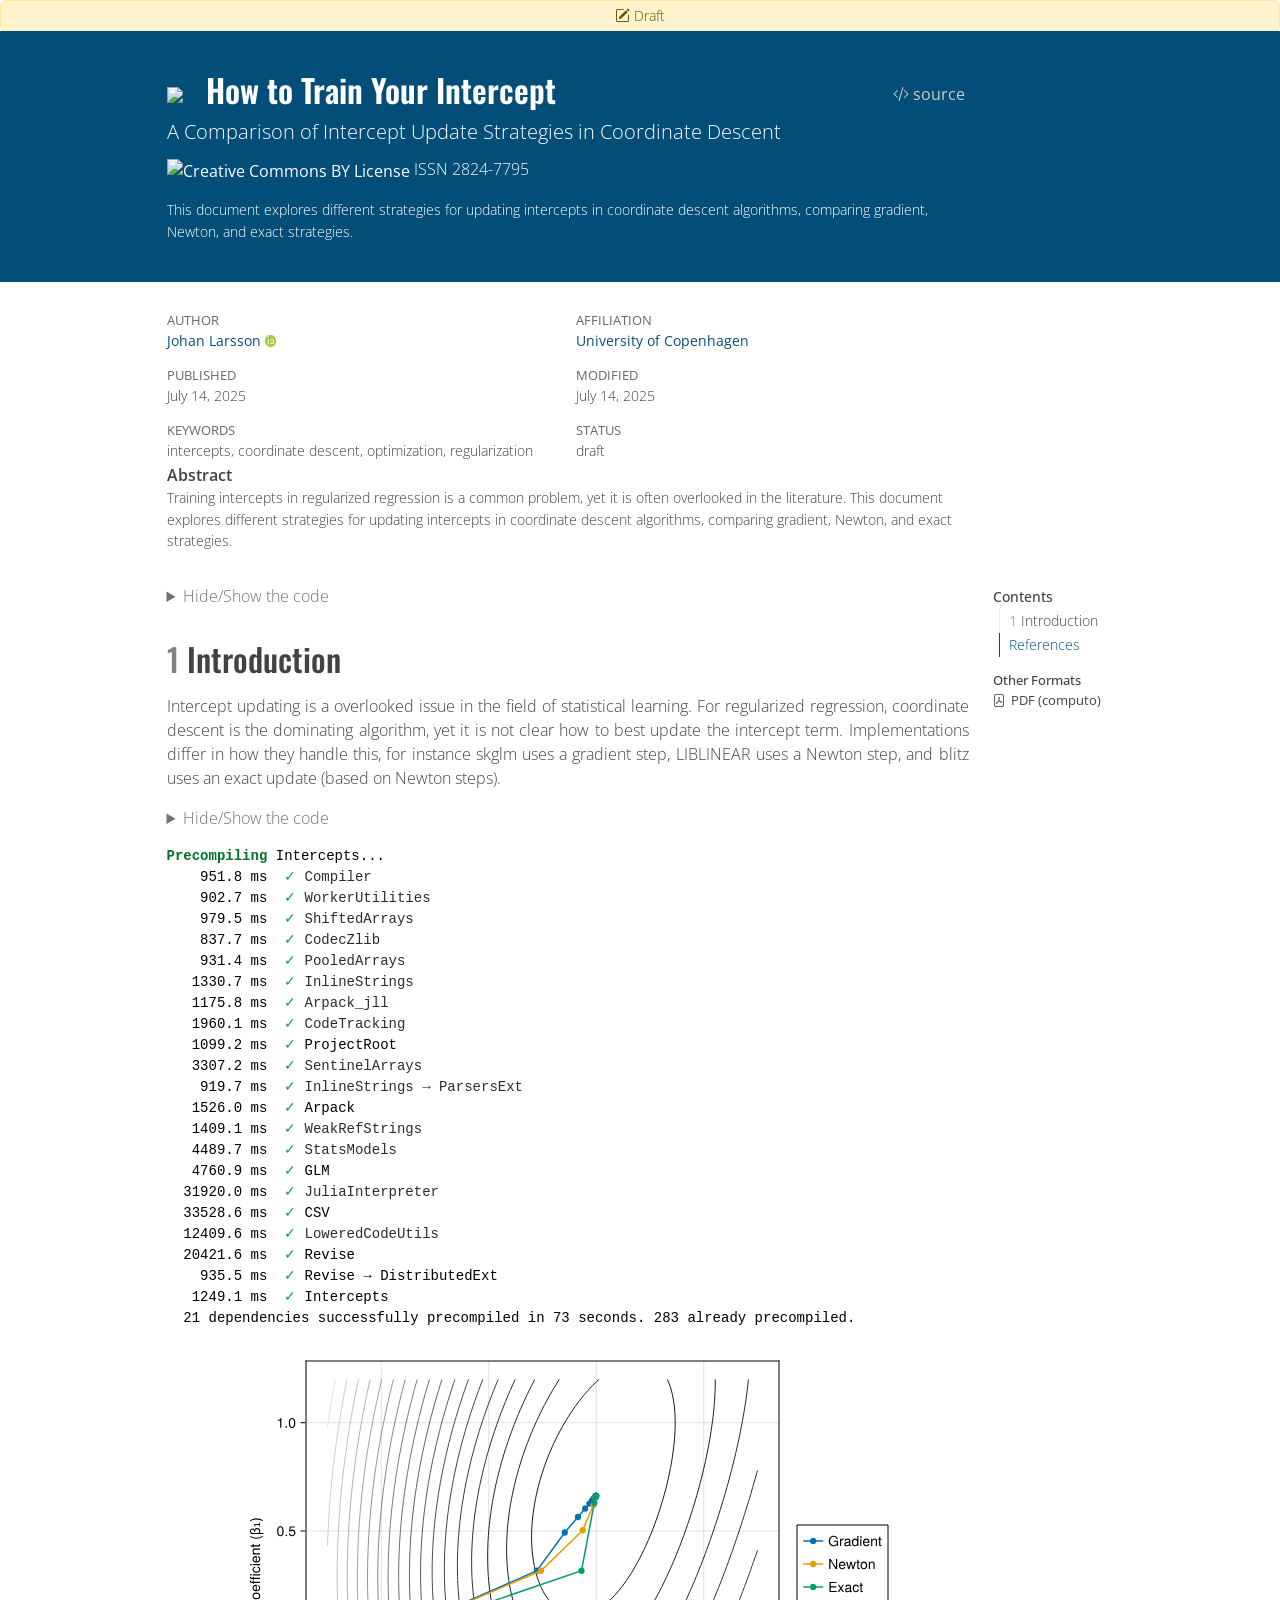
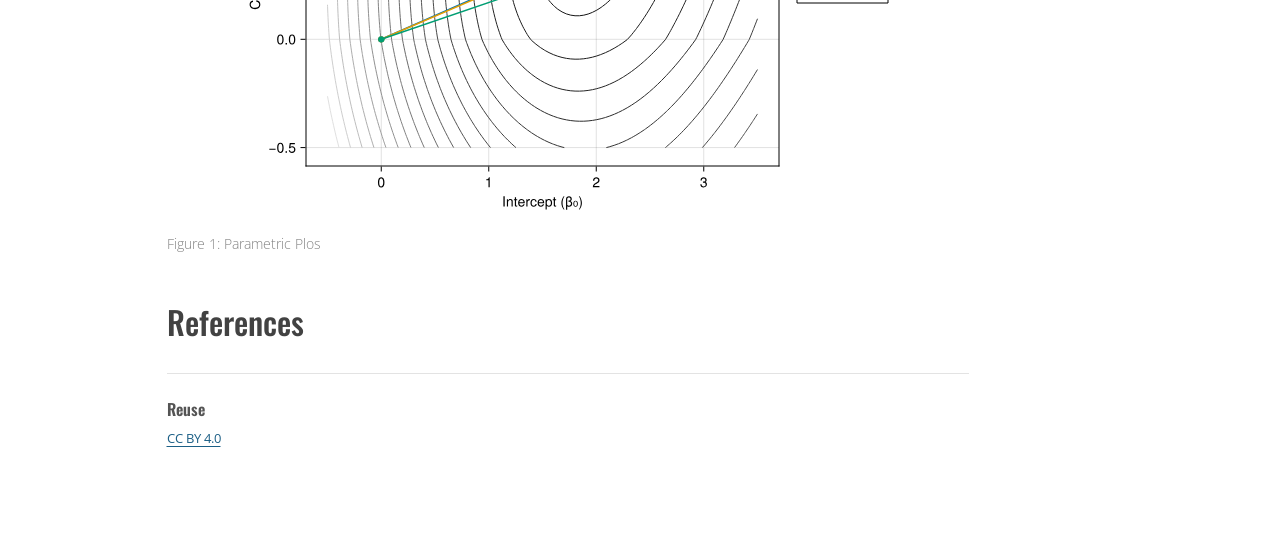
==== intercepts.html @ a5d3935c "Built site for gh-pages" ====
<!DOCTYPE html>
<html xmlns="http://www.w3.org/1999/xhtml" lang="en" xml:lang="en"><head>

<meta charset="utf-8">
<meta name="generator" content="quarto-1.8.16">

<meta name="viewport" content="width=device-width, initial-scale=1.0, user-scalable=yes">

<meta name="author" content="Johan Larsson">
<meta name="dcterms.date" content="2025-07-14">
<meta name="keywords" content="intercepts, coordinate descent, optimization, regularization">
<meta name="description" content="This document explores different strategies for updating intercepts in coordinate descent algorithms, comparing gradient, Newton, and exact strategies.">

<title>How to Train Your Intercept</title>
<style>
code{white-space: pre-wrap;}
span.smallcaps{font-variant: small-caps;}
div.columns{display: flex; gap: min(4vw, 1.5em);}
div.column{flex: auto; overflow-x: auto;}
div.hanging-indent{margin-left: 1.5em; text-indent: -1.5em;}
ul.task-list{list-style: none;}
ul.task-list li input[type="checkbox"] {
  width: 0.8em;
  margin: 0 0.8em 0.2em -1em; /* quarto-specific, see https://github.com/quarto-dev/quarto-cli/issues/4556 */ 
  vertical-align: middle;
}
/* CSS for syntax highlighting */
html { -webkit-text-size-adjust: 100%; }
pre > code.sourceCode { white-space: pre; position: relative; }
pre > code.sourceCode > span { display: inline-block; line-height: 1.25; }
pre > code.sourceCode > span:empty { height: 1.2em; }
.sourceCode { overflow: visible; }
code.sourceCode > span { color: inherit; text-decoration: inherit; }
div.sourceCode { margin: 1em 0; }
pre.sourceCode { margin: 0; }
@media screen {
div.sourceCode { overflow: auto; }
}
@media print {
pre > code.sourceCode { white-space: pre-wrap; }
pre > code.sourceCode > span { text-indent: -5em; padding-left: 5em; }
}
pre.numberSource code
  { counter-reset: source-line 0; }
pre.numberSource code > span
  { position: relative; left: -4em; counter-increment: source-line; }
pre.numberSource code > span > a:first-child::before
  { content: counter(source-line);
    position: relative; left: -1em; text-align: right; vertical-align: baseline;
    border: none; display: inline-block;
    -webkit-touch-callout: none; -webkit-user-select: none;
    -khtml-user-select: none; -moz-user-select: none;
    -ms-user-select: none; user-select: none;
    padding: 0 4px; width: 4em;
  }
pre.numberSource { margin-left: 3em;  padding-left: 4px; }
div.sourceCode
  {   }
@media screen {
pre > code.sourceCode > span > a:first-child::before { text-decoration: underline; }
}
/* CSS for citations */
div.csl-bib-body { }
div.csl-entry {
  clear: both;
}
.hanging-indent div.csl-entry {
  margin-left:2em;
  text-indent:-2em;
}
div.csl-left-margin {
  min-width:2em;
  float:left;
}
div.csl-right-inline {
  margin-left:2em;
  padding-left:1em;
}
div.csl-indent {
  margin-left: 2em;
}</style>


<script src="intercepts_files/libs/clipboard/clipboard.min.js"></script>
<script src="intercepts_files/libs/quarto-html/quarto.js" type="module"></script>
<script src="intercepts_files/libs/quarto-html/tabsets/tabsets.js" type="module"></script>
<script src="intercepts_files/libs/quarto-html/axe/axe-check.js" type="module"></script>
<script src="intercepts_files/libs/quarto-html/popper.min.js"></script>
<script src="intercepts_files/libs/quarto-html/tippy.umd.min.js"></script>
<script src="intercepts_files/libs/quarto-html/anchor.min.js"></script>
<link href="intercepts_files/libs/quarto-html/tippy.css" rel="stylesheet">
<link href="intercepts_files/libs/quarto-html/quarto-syntax-highlighting-48a67b8a3f4081896fa7798b81e7b76c.css" rel="stylesheet" id="quarto-text-highlighting-styles">
<script src="intercepts_files/libs/bootstrap/bootstrap.min.js"></script>
<link href="intercepts_files/libs/bootstrap/bootstrap-icons.css" rel="stylesheet">
<link href="intercepts_files/libs/bootstrap/bootstrap-320991a77a9b59430931c04b4b87aa95.min.css" rel="stylesheet" append-hash="true" id="quarto-bootstrap" data-mode="light">
<script src="intercepts_files/libs/quarto-contrib/pseudocode-2.4.1/pseudocode.min.js"></script>
<link href="intercepts_files/libs/quarto-contrib/pseudocode-2.4.1/pseudocode.min.css" rel="stylesheet">
<style>

      .quarto-title-block .quarto-title-banner h1,
      .quarto-title-block .quarto-title-banner h2,
      .quarto-title-block .quarto-title-banner h3,
      .quarto-title-block .quarto-title-banner h4,
      .quarto-title-block .quarto-title-banner h5,
      .quarto-title-block .quarto-title-banner h6
      {
        color: #FFFFFF;
      }

      .quarto-title-block .quarto-title-banner {
        color: #FFFFFF;
background: #034E79;
      }
</style>
<meta name="quarto:status" content="draft">


</head>

<body class="quarto-light"><div id="quarto-draft-alert" class="alert alert-warning"><i class="bi bi-pencil-square"></i>Draft</div>

<header id="title-block-header" class="quarto-title-block default page-columns page-full">
  
  <div class="quarto-title-banner page-columns page-full">
    <div class="quarto-title column-body">
      <div class="quarto-title-block"><div><h1 class="title"><a href="https://computo-journal.org">
        <img src="logo_notext_white.png" height="60px">
      </a> &nbsp; How to Train Your Intercept</h1><button type="button" class="btn code-tools-button" id="quarto-code-tools-source"><i class="bi"></i> source</button></div></div>
            <p class="subtitle lead">A Comparison of Intercept Update Strategies in Coordinate Descent</p>
            <p><a href="http://creativecommons.org/licenses/by/4.0/"><img src="https://i.creativecommons.org/l/by/4.0/80x15.png" alt="Creative Commons BY License"></a>
ISSN 2824-7795</p>
            <div>
        <div class="description">
          <p>This document explores different strategies for updating intercepts in coordinate descent algorithms, comparing gradient, Newton, and exact strategies.</p>
        </div>
      </div>
                </div>
  </div>
    
    <div class="quarto-title-meta-author">
      <div class="quarto-title-meta-heading">Author</div>
      <div class="quarto-title-meta-heading">Affiliation</div>
          
          <div class="quarto-title-meta-contents">
        <a href="https://jolars.co">Johan Larsson</a> <a href="https://orcid.org/0000-0000-0000-0000" class="quarto-title-author-orcid"> <img src="[data-uri]"></a>
      </div>
          
          <div class="quarto-title-meta-contents">
              <p class="affiliation">
                  <a href="https://someplace.themoon.org">
                  University of Copenhagen
                  </a>
                </p>
            </div>
        </div>
                    
  <div class="quarto-title-meta">
                                
      <div>
      <div class="quarto-title-meta-heading">Published</div>
      <div class="quarto-title-meta-contents">
        <p class="date">July 14, 2025</p>
      </div>
    </div>
                                    
      <div>
      <div class="quarto-title-meta-heading">Modified</div>
      <div class="quarto-title-meta-contents">
        <p class="date-modified">July 14, 2025</p>
      </div>
    </div>
      
                  
      <div>
      <div class="quarto-title-meta-heading">Keywords</div>
      <div class="quarto-title-meta-contents">
        <p class="date">intercepts, coordinate descent, optimization, regularization</p>
      </div>
    </div>
    
    <div>
      <div class="quarto-title-meta-heading">Status</div>
      <div class="quarto-title-meta-contents">
              <p class="date">draft</p>
                  </div>
    </div>

  </div>
                                                
  <div>
    <div class="abstract">
    <div class="abstract-title">Abstract</div>
      <p>Training intercepts in regularized regression is a common problem, yet it is often overlooked in the literature. This document explores different strategies for updating intercepts in coordinate descent algorithms, comparing gradient, Newton, and exact strategies.</p>
    </div>
  </div>

  </header><div id="quarto-content" class="page-columns page-rows-contents page-layout-article">
<div id="quarto-margin-sidebar" class="sidebar margin-sidebar">
  <nav id="TOC" role="doc-toc" class="toc-active">
    <h2 id="toc-title">Contents</h2>
   
  <ul>
  <li><a href="#introduction" id="toc-introduction" class="nav-link active" data-scroll-target="#introduction"><span class="header-section-number">1</span> Introduction</a></li>
  <li><a href="#references" id="toc-references" class="nav-link" data-scroll-target="#references">References</a></li>
  </ul>
<div class="quarto-alternate-formats"><h2>Other Formats</h2><ul><li><a href="intercepts.pdf"><i class="bi bi-file-pdf"></i>PDF (computo)</a></li></ul></div></nav>
</div>
<main class="content quarto-banner-title-block" id="quarto-document-content">




<div id="setup" class="cell" data-execution_count="1">
<details class="code-fold">
<summary>Hide/Show the code</summary>
<div class="code-copy-outer-scaffold"><div class="sourceCode cell-code" id="cb1"><pre class="sourceCode julia code-with-copy"><code class="sourceCode julia"><span id="cb1-1"><a href="#cb1-1" aria-hidden="true" tabindex="-1"></a><span class="im">using</span> <span class="bu">CairoMakie</span></span>
<span id="cb1-2"><a href="#cb1-2" aria-hidden="true" tabindex="-1"></a><span class="im">using</span> <span class="bu">Random</span></span>
<span id="cb1-3"><a href="#cb1-3" aria-hidden="true" tabindex="-1"></a></span>
<span id="cb1-4"><a href="#cb1-4" aria-hidden="true" tabindex="-1"></a><span class="bu">Random</span>.<span class="fu">seed!</span>(<span class="fl">14</span>)</span></code></pre></div><button title="Copy to Clipboard" class="code-copy-button"><i class="bi"></i></button></div>
</details>
</div>
<section id="introduction" class="level1" data-number="1">
<h1 data-number="1"><span class="header-section-number">1</span> Introduction</h1>
<p>Intercept updating is a overlooked issue in the field of statistical learning. For regularized regression, coordinate descent is the dominating algorithm, yet it is not clear how to best update the intercept term. Implementations differ in how they handle this, for instance skglm uses a gradient step, LIBLINEAR uses a Newton step, and blitz uses an exact update (based on Newton steps).</p>
<div id="cell-fig-parametric" class="cell" data-fig-show="true" data-execution_count="1">
<details class="code-fold">
<summary>Hide/Show the code</summary>
<div class="code-copy-outer-scaffold"><div class="sourceCode cell-code" id="cb2"><pre class="sourceCode julia code-with-copy"><code class="sourceCode julia"><span id="cb2-1"><a href="#cb2-1" aria-hidden="true" tabindex="-1"></a><span class="im">using</span> <span class="bu">Intercepts</span></span>
<span id="cb2-2"><a href="#cb2-2" aria-hidden="true" tabindex="-1"></a><span class="im">using</span> <span class="bu">GLM</span></span>
<span id="cb2-3"><a href="#cb2-3" aria-hidden="true" tabindex="-1"></a><span class="im">using</span> <span class="bu">LinearAlgebra</span></span>
<span id="cb2-4"><a href="#cb2-4" aria-hidden="true" tabindex="-1"></a></span>
<span id="cb2-5"><a href="#cb2-5" aria-hidden="true" tabindex="-1"></a><span class="bu">Random</span>.<span class="fu">seed!</span>(<span class="fl">134</span>)</span>
<span id="cb2-6"><a href="#cb2-6" aria-hidden="true" tabindex="-1"></a>n <span class="op">=</span> <span class="fl">100</span></span>
<span id="cb2-7"><a href="#cb2-7" aria-hidden="true" tabindex="-1"></a>p <span class="op">=</span> <span class="fl">1</span></span>
<span id="cb2-8"><a href="#cb2-8" aria-hidden="true" tabindex="-1"></a>k <span class="op">=</span> <span class="fl">10</span></span>
<span id="cb2-9"><a href="#cb2-9" aria-hidden="true" tabindex="-1"></a>μ<span class="fl">0</span> <span class="op">=</span> <span class="fl">0.9</span></span>
<span id="cb2-10"><a href="#cb2-10" aria-hidden="true" tabindex="-1"></a></span>
<span id="cb2-11"><a href="#cb2-11" aria-hidden="true" tabindex="-1"></a>X, y <span class="op">=</span> <span class="fu">generatedata</span>(</span>
<span id="cb2-12"><a href="#cb2-12" aria-hidden="true" tabindex="-1"></a>  n, p; response<span class="op">=:</span>binomial, μ<span class="fl">0</span><span class="op">=</span>μ<span class="fl">0</span>, x_type<span class="op">=:</span>normal, x_density<span class="op">=</span><span class="fl">0.9</span>, ρ<span class="op">=</span><span class="fl">0.99</span>, s<span class="op">=</span>k, amplitude<span class="op">=</span><span class="fl">1</span>,</span>
<span id="cb2-13"><a href="#cb2-13" aria-hidden="true" tabindex="-1"></a>)</span>
<span id="cb2-14"><a href="#cb2-14" aria-hidden="true" tabindex="-1"></a></span>
<span id="cb2-15"><a href="#cb2-15" aria-hidden="true" tabindex="-1"></a>strategies <span class="op">=</span> [</span>
<span id="cb2-16"><a href="#cb2-16" aria-hidden="true" tabindex="-1"></a>  (strategy<span class="op">=</span><span class="fu">GradientStrategy</span>(), name<span class="op">=</span><span class="st">"Gradient"</span>),</span>
<span id="cb2-17"><a href="#cb2-17" aria-hidden="true" tabindex="-1"></a>  (strategy<span class="op">=</span><span class="fu">NewtonStrategy</span>(), name<span class="op">=</span><span class="st">"Newton"</span>),</span>
<span id="cb2-18"><a href="#cb2-18" aria-hidden="true" tabindex="-1"></a>  (strategy<span class="op">=</span><span class="fu">ExactStrategy</span>(), name<span class="op">=</span><span class="st">"Exact"</span>)</span>
<span id="cb2-19"><a href="#cb2-19" aria-hidden="true" tabindex="-1"></a>]</span>
<span id="cb2-20"><a href="#cb2-20" aria-hidden="true" tabindex="-1"></a></span>
<span id="cb2-21"><a href="#cb2-21" aria-hidden="true" tabindex="-1"></a>reg <span class="op">=</span> <span class="fl">0.2</span></span>
<span id="cb2-22"><a href="#cb2-22" aria-hidden="true" tabindex="-1"></a></span>
<span id="cb2-23"><a href="#cb2-23" aria-hidden="true" tabindex="-1"></a>results <span class="op">=</span> [</span>
<span id="cb2-24"><a href="#cb2-24" aria-hidden="true" tabindex="-1"></a>  <span class="fu">cdsolver</span>(</span>
<span id="cb2-25"><a href="#cb2-25" aria-hidden="true" tabindex="-1"></a>    X,</span>
<span id="cb2-26"><a href="#cb2-26" aria-hidden="true" tabindex="-1"></a>    y,</span>
<span id="cb2-27"><a href="#cb2-27" aria-hidden="true" tabindex="-1"></a>    reg,</span>
<span id="cb2-28"><a href="#cb2-28" aria-hidden="true" tabindex="-1"></a>    lossfun<span class="op">=</span><span class="fu">Logistic</span>(),</span>
<span id="cb2-29"><a href="#cb2-29" aria-hidden="true" tabindex="-1"></a>    intercept_strategy<span class="op">=</span>s.strategy,</span>
<span id="cb2-30"><a href="#cb2-30" aria-hidden="true" tabindex="-1"></a>    save_history<span class="op">=</span><span class="cn">true</span>,</span>
<span id="cb2-31"><a href="#cb2-31" aria-hidden="true" tabindex="-1"></a>  ) for s <span class="kw">in</span> strategies</span>
<span id="cb2-32"><a href="#cb2-32" aria-hidden="true" tabindex="-1"></a>]</span>
<span id="cb2-33"><a href="#cb2-33" aria-hidden="true" tabindex="-1"></a></span>
<span id="cb2-34"><a href="#cb2-34" aria-hidden="true" tabindex="-1"></a>λ <span class="op">=</span> results[<span class="fl">1</span>].λ</span>
<span id="cb2-35"><a href="#cb2-35" aria-hidden="true" tabindex="-1"></a></span>
<span id="cb2-36"><a href="#cb2-36" aria-hidden="true" tabindex="-1"></a>β<span class="fl">0</span> <span class="op">=</span> <span class="fu">range</span>(<span class="op">-</span><span class="fl">0.5</span>, <span class="fl">3.5</span>, length<span class="op">=</span><span class="fl">100</span>)</span>
<span id="cb2-37"><a href="#cb2-37" aria-hidden="true" tabindex="-1"></a>β <span class="op">=</span> <span class="fu">range</span>(<span class="op">-</span><span class="fl">0.5</span>, <span class="fl">1.2</span>, length<span class="op">=</span><span class="fl">100</span>)</span>
<span id="cb2-38"><a href="#cb2-38" aria-hidden="true" tabindex="-1"></a>grid <span class="op">=</span> [(b0, b) for b0 <span class="kw">in</span> β<span class="fl">0</span>, b <span class="kw">in</span> β]</span>
<span id="cb2-39"><a href="#cb2-39" aria-hidden="true" tabindex="-1"></a></span>
<span id="cb2-40"><a href="#cb2-40" aria-hidden="true" tabindex="-1"></a>primal_values <span class="op">=</span> <span class="fu">zeros</span>(<span class="fu">size</span>(grid))</span>
<span id="cb2-41"><a href="#cb2-41" aria-hidden="true" tabindex="-1"></a></span>
<span id="cb2-42"><a href="#cb2-42" aria-hidden="true" tabindex="-1"></a><span class="cf">for</span> (i, (b0, b)) <span class="kw">in</span> <span class="fu">enumerate</span>(grid)</span>
<span id="cb2-43"><a href="#cb2-43" aria-hidden="true" tabindex="-1"></a>  η <span class="op">=</span> b0 <span class="op">.+</span> X[<span class="op">:</span>, <span class="fl">1</span>] <span class="op">*</span> b</span>
<span id="cb2-44"><a href="#cb2-44" aria-hidden="true" tabindex="-1"></a>  primal_values[i] <span class="op">=</span> <span class="fu">loss</span>(<span class="fu">Logistic</span>(), η, y) <span class="op">+</span> λ <span class="op">*</span> <span class="fu">abs</span>(b)</span>
<span id="cb2-45"><a href="#cb2-45" aria-hidden="true" tabindex="-1"></a><span class="cf">end</span></span>
<span id="cb2-46"><a href="#cb2-46" aria-hidden="true" tabindex="-1"></a></span>
<span id="cb2-47"><a href="#cb2-47" aria-hidden="true" tabindex="-1"></a>fig <span class="op">=</span> <span class="fu">Figure</span>()</span>
<span id="cb2-48"><a href="#cb2-48" aria-hidden="true" tabindex="-1"></a>ax <span class="op">=</span> <span class="fu">Axis</span>(</span>
<span id="cb2-49"><a href="#cb2-49" aria-hidden="true" tabindex="-1"></a>  fig[<span class="fl">1</span>, <span class="fl">1</span>],</span>
<span id="cb2-50"><a href="#cb2-50" aria-hidden="true" tabindex="-1"></a>  xlabel<span class="op">=</span><span class="st">"Intercept (β₀)"</span>,</span>
<span id="cb2-51"><a href="#cb2-51" aria-hidden="true" tabindex="-1"></a>  ylabel<span class="op">=</span><span class="st">"Coefficient (β₁)"</span>,</span>
<span id="cb2-52"><a href="#cb2-52" aria-hidden="true" tabindex="-1"></a>)</span>
<span id="cb2-53"><a href="#cb2-53" aria-hidden="true" tabindex="-1"></a></span>
<span id="cb2-54"><a href="#cb2-54" aria-hidden="true" tabindex="-1"></a>levels <span class="op">=</span> <span class="fu">geomspace</span>(<span class="fu">minimum</span>(primal_values), <span class="fu">maximum</span>(primal_values), <span class="fl">20</span>)</span>
<span id="cb2-55"><a href="#cb2-55" aria-hidden="true" tabindex="-1"></a></span>
<span id="cb2-56"><a href="#cb2-56" aria-hidden="true" tabindex="-1"></a><span class="fu">contour!</span>(β<span class="fl">0</span>, β, primal_values, levels<span class="op">=</span>levels, colormap<span class="op">=:</span>grays)</span>
<span id="cb2-57"><a href="#cb2-57" aria-hidden="true" tabindex="-1"></a></span>
<span id="cb2-58"><a href="#cb2-58" aria-hidden="true" tabindex="-1"></a><span class="cf">for</span> (res, s) <span class="kw">in</span> <span class="fu">zip</span>(results, strategies)</span>
<span id="cb2-59"><a href="#cb2-59" aria-hidden="true" tabindex="-1"></a>  <span class="fu">scatterlines!</span>(res.intercepts, <span class="fu">dropdims</span>(res.coefs, dims<span class="op">=</span><span class="fl">1</span>), label<span class="op">=</span>s.name)</span>
<span id="cb2-60"><a href="#cb2-60" aria-hidden="true" tabindex="-1"></a><span class="cf">end</span></span>
<span id="cb2-61"><a href="#cb2-61" aria-hidden="true" tabindex="-1"></a></span>
<span id="cb2-62"><a href="#cb2-62" aria-hidden="true" tabindex="-1"></a>fig[<span class="fl">1</span>, <span class="fl">2</span>] <span class="op">=</span> <span class="fu">Legend</span>(fig, ax)</span>
<span id="cb2-63"><a href="#cb2-63" aria-hidden="true" tabindex="-1"></a></span>
<span id="cb2-64"><a href="#cb2-64" aria-hidden="true" tabindex="-1"></a>fig</span></code></pre></div><button title="Copy to Clipboard" class="code-copy-button"><i class="bi"></i></button></div>
</details>
<div class="cell-output cell-output-stdout">
<div class="ansi-escaped-output">
<pre><span class="ansi-bright-green-fg ansi-bold">Precompiling</span> Intercepts...
    951.8 ms<span class="ansi-green-fg">  ✓ </span><span class="ansi-bright-black-fg">Compiler</span>
    902.7 ms<span class="ansi-green-fg">  ✓ </span><span class="ansi-bright-black-fg">WorkerUtilities</span>
    979.5 ms<span class="ansi-green-fg">  ✓ </span><span class="ansi-bright-black-fg">ShiftedArrays</span>
    837.7 ms<span class="ansi-green-fg">  ✓ </span><span class="ansi-bright-black-fg">CodecZlib</span>
    931.4 ms<span class="ansi-green-fg">  ✓ </span><span class="ansi-bright-black-fg">PooledArrays</span>
   1330.7 ms<span class="ansi-green-fg">  ✓ </span><span class="ansi-bright-black-fg">InlineStrings</span>
   1175.8 ms<span class="ansi-green-fg">  ✓ </span><span class="ansi-bright-black-fg">Arpack_jll</span>
   1960.1 ms<span class="ansi-green-fg">  ✓ </span><span class="ansi-bright-black-fg">CodeTracking</span>
   1099.2 ms<span class="ansi-green-fg">  ✓ </span>ProjectRoot
   3307.2 ms<span class="ansi-green-fg">  ✓ </span><span class="ansi-bright-black-fg">SentinelArrays</span>
    919.7 ms<span class="ansi-green-fg">  ✓ </span><span class="ansi-bright-black-fg">InlineStrings → ParsersExt</span>
   1526.0 ms<span class="ansi-green-fg">  ✓ </span>Arpack
   1409.1 ms<span class="ansi-green-fg">  ✓ </span><span class="ansi-bright-black-fg">WeakRefStrings</span>
   4489.7 ms<span class="ansi-green-fg">  ✓ </span><span class="ansi-bright-black-fg">StatsModels</span>
   4760.9 ms<span class="ansi-green-fg">  ✓ </span>GLM
  31920.0 ms<span class="ansi-green-fg">  ✓ </span><span class="ansi-bright-black-fg">JuliaInterpreter</span>
  33528.6 ms<span class="ansi-green-fg">  ✓ </span>CSV
  12409.6 ms<span class="ansi-green-fg">  ✓ </span><span class="ansi-bright-black-fg">LoweredCodeUtils</span>
  20421.6 ms<span class="ansi-green-fg">  ✓ </span>Revise
    935.5 ms<span class="ansi-green-fg">  ✓ </span>Revise → DistributedExt
   1249.1 ms<span class="ansi-green-fg">  ✓ </span>Intercepts
  21 dependencies successfully precompiled in 73 seconds. 283 already precompiled.
</pre>
</div>
</div>
<div class="cell-output cell-output-display" data-execution_count="1">
<div id="fig-parametric" class="quarto-float quarto-figure quarto-figure-center anchored">
<figure class="quarto-float quarto-float-fig figure">
<div aria-describedby="fig-parametric-caption-0ceaefa1-69ba-4598-a22c-09a6ac19f8ca">
<img src="intercepts_files/figure-html/fig-parametric-output-2.svg" class="img-fluid figure-img">
</div>
<figcaption class="quarto-float-caption-bottom quarto-float-caption quarto-float-fig" id="fig-parametric-caption-0ceaefa1-69ba-4598-a22c-09a6ac19f8ca">
Figure&nbsp;1: Parametric Plos
</figcaption>
</figure>
</div>
</div>
</div>
</section>
<section id="references" class="level1 unnumbered">
<h1 class="unnumbered">References</h1>
<div id="refs" role="list">

</div>
<!-- -->

</section>

<div id="quarto-appendix" class="default"><section class="quarto-appendix-contents" id="quarto-reuse"><h2 class="anchored quarto-appendix-heading">Reuse</h2><div class="quarto-appendix-contents"><div><a rel="license" href="https://creativecommons.org/licenses/by/4.0/">CC BY 4.0</a></div></div></section></div></main>
<!-- /main column -->
<script id="quarto-html-after-body" type="application/javascript">
  window.document.addEventListener("DOMContentLoaded", function (event) {
    const icon = "";
    const anchorJS = new window.AnchorJS();
    anchorJS.options = {
      placement: 'right',
      icon: icon
    };
    anchorJS.add('.anchored');
    const isCodeAnnotation = (el) => {
      for (const clz of el.classList) {
        if (clz.startsWith('code-annotation-')) {                     
          return true;
        }
      }
      return false;
    }
    const onCopySuccess = function(e) {
      // button target
      const button = e.trigger;
      // don't keep focus
      button.blur();
      // flash "checked"
      button.classList.add('code-copy-button-checked');
      var currentTitle = button.getAttribute("title");
      button.setAttribute("title", "Copied!");
      let tooltip;
      if (window.bootstrap) {
        button.setAttribute("data-bs-toggle", "tooltip");
        button.setAttribute("data-bs-placement", "left");
        button.setAttribute("data-bs-title", "Copied!");
        tooltip = new bootstrap.Tooltip(button, 
          { trigger: "manual", 
            customClass: "code-copy-button-tooltip",
            offset: [0, -8]});
        tooltip.show();    
      }
      setTimeout(function() {
        if (tooltip) {
          tooltip.hide();
          button.removeAttribute("data-bs-title");
          button.removeAttribute("data-bs-toggle");
          button.removeAttribute("data-bs-placement");
        }
        button.setAttribute("title", currentTitle);
        button.classList.remove('code-copy-button-checked');
      }, 1000);
      // clear code selection
      e.clearSelection();
    }
    const getTextToCopy = function(trigger) {
        const codeEl = trigger.previousElementSibling.cloneNode(true);
        for (const childEl of codeEl.children) {
          if (isCodeAnnotation(childEl)) {
            childEl.remove();
          }
        }
        return codeEl.innerText;
    }
    const clipboard = new window.ClipboardJS('.code-copy-button:not([data-in-quarto-modal])', {
      text: getTextToCopy
    });
    clipboard.on('success', onCopySuccess);
    if (window.document.getElementById('quarto-embedded-source-code-modal')) {
      const clipboardModal = new window.ClipboardJS('.code-copy-button[data-in-quarto-modal]', {
        text: getTextToCopy,
        container: window.document.getElementById('quarto-embedded-source-code-modal')
      });
      clipboardModal.on('success', onCopySuccess);
    }
    const viewSource = window.document.getElementById('quarto-view-source') ||
                       window.document.getElementById('quarto-code-tools-source');
    if (viewSource) {
      const sourceUrl = viewSource.getAttribute("data-quarto-source-url");
      viewSource.addEventListener("click", function(e) {
        if (sourceUrl) {
          // rstudio viewer pane
          if (/\bcapabilities=\b/.test(window.location)) {
            window.open(sourceUrl);
          } else {
            window.location.href = sourceUrl;
          }
        } else {
          const modal = new bootstrap.Modal(document.getElementById('quarto-embedded-source-code-modal'));
          modal.show();
        }
        return false;
      });
    }
    function toggleCodeHandler(show) {
      return function(e) {
        const detailsSrc = window.document.querySelectorAll(".cell > details > .sourceCode");
        for (let i=0; i<detailsSrc.length; i++) {
          const details = detailsSrc[i].parentElement;
          if (show) {
            details.open = true;
          } else {
            details.removeAttribute("open");
          }
        }
        const cellCodeDivs = window.document.querySelectorAll(".cell > .sourceCode");
        const fromCls = show ? "hidden" : "unhidden";
        const toCls = show ? "unhidden" : "hidden";
        for (let i=0; i<cellCodeDivs.length; i++) {
          const codeDiv = cellCodeDivs[i];
          if (codeDiv.classList.contains(fromCls)) {
            codeDiv.classList.remove(fromCls);
            codeDiv.classList.add(toCls);
          } 
        }
        return false;
      }
    }
    const hideAllCode = window.document.getElementById("quarto-hide-all-code");
    if (hideAllCode) {
      hideAllCode.addEventListener("click", toggleCodeHandler(false));
    }
    const showAllCode = window.document.getElementById("quarto-show-all-code");
    if (showAllCode) {
      showAllCode.addEventListener("click", toggleCodeHandler(true));
    }
      var localhostRegex = new RegExp(/^(?:http|https):\/\/localhost\:?[0-9]*\//);
      var mailtoRegex = new RegExp(/^mailto:/);
        var filterRegex = new RegExp('/' + window.location.host + '/');
      var isInternal = (href) => {
          return filterRegex.test(href) || localhostRegex.test(href) || mailtoRegex.test(href);
      }
      // Inspect non-navigation links and adorn them if external
     var links = window.document.querySelectorAll('a[href]:not(.nav-link):not(.navbar-brand):not(.toc-action):not(.sidebar-link):not(.sidebar-item-toggle):not(.pagination-link):not(.no-external):not([aria-hidden]):not(.dropdown-item):not(.quarto-navigation-tool):not(.about-link)');
      for (var i=0; i<links.length; i++) {
        const link = links[i];
        if (!isInternal(link.href)) {
          // undo the damage that might have been done by quarto-nav.js in the case of
          // links that we want to consider external
          if (link.dataset.originalHref !== undefined) {
            link.href = link.dataset.originalHref;
          }
            // target, if specified
            link.setAttribute("target", "_blank");
            if (link.getAttribute("rel") === null) {
              link.setAttribute("rel", "noopener");
            }
        }
      }
    function tippyHover(el, contentFn, onTriggerFn, onUntriggerFn) {
      const config = {
        allowHTML: true,
        maxWidth: 500,
        delay: 100,
        arrow: false,
        appendTo: function(el) {
            return el.parentElement;
        },
        interactive: true,
        interactiveBorder: 10,
        theme: 'quarto',
        placement: 'bottom-start',
      };
      if (contentFn) {
        config.content = contentFn;
      }
      if (onTriggerFn) {
        config.onTrigger = onTriggerFn;
      }
      if (onUntriggerFn) {
        config.onUntrigger = onUntriggerFn;
      }
      window.tippy(el, config); 
    }
    const noterefs = window.document.querySelectorAll('a[role="doc-noteref"]');
    for (var i=0; i<noterefs.length; i++) {
      const ref = noterefs[i];
      tippyHover(ref, function() {
        // use id or data attribute instead here
        let href = ref.getAttribute('data-footnote-href') || ref.getAttribute('href');
        try { href = new URL(href).hash; } catch {}
        const id = href.replace(/^#\/?/, "");
        const note = window.document.getElementById(id);
        if (note) {
          return note.innerHTML;
        } else {
          return "";
        }
      });
    }
    const xrefs = window.document.querySelectorAll('a.quarto-xref');
    const processXRef = (id, note) => {
      // Strip column container classes
      const stripColumnClz = (el) => {
        el.classList.remove("page-full", "page-columns");
        if (el.children) {
          for (const child of el.children) {
            stripColumnClz(child);
          }
        }
      }
      stripColumnClz(note)
      if (id === null || id.startsWith('sec-')) {
        // Special case sections, only their first couple elements
        const container = document.createElement("div");
        if (note.children && note.children.length > 2) {
          container.appendChild(note.children[0].cloneNode(true));
          for (let i = 1; i < note.children.length; i++) {
            const child = note.children[i];
            if (child.tagName === "P" && child.innerText === "") {
              continue;
            } else {
              container.appendChild(child.cloneNode(true));
              break;
            }
          }
          if (window.Quarto?.typesetMath) {
            window.Quarto.typesetMath(container);
          }
          return container.innerHTML
        } else {
          if (window.Quarto?.typesetMath) {
            window.Quarto.typesetMath(note);
          }
          return note.innerHTML;
        }
      } else {
        // Remove any anchor links if they are present
        const anchorLink = note.querySelector('a.anchorjs-link');
        if (anchorLink) {
          anchorLink.remove();
        }
        if (window.Quarto?.typesetMath) {
          window.Quarto.typesetMath(note);
        }
        if (note.classList.contains("callout")) {
          return note.outerHTML;
        } else {
          return note.innerHTML;
        }
      }
    }
    for (var i=0; i<xrefs.length; i++) {
      const xref = xrefs[i];
      tippyHover(xref, undefined, function(instance) {
        instance.disable();
        let url = xref.getAttribute('href');
        let hash = undefined; 
        if (url.startsWith('#')) {
          hash = url;
        } else {
          try { hash = new URL(url).hash; } catch {}
        }
        if (hash) {
          const id = hash.replace(/^#\/?/, "");
          const note = window.document.getElementById(id);
          if (note !== null) {
            try {
              const html = processXRef(id, note.cloneNode(true));
              instance.setContent(html);
            } finally {
              instance.enable();
              instance.show();
            }
          } else {
            // See if we can fetch this
            fetch(url.split('#')[0])
            .then(res => res.text())
            .then(html => {
              const parser = new DOMParser();
              const htmlDoc = parser.parseFromString(html, "text/html");
              const note = htmlDoc.getElementById(id);
              if (note !== null) {
                const html = processXRef(id, note);
                instance.setContent(html);
              } 
            }).finally(() => {
              instance.enable();
              instance.show();
            });
          }
        } else {
          // See if we can fetch a full url (with no hash to target)
          // This is a special case and we should probably do some content thinning / targeting
          fetch(url)
          .then(res => res.text())
          .then(html => {
            const parser = new DOMParser();
            const htmlDoc = parser.parseFromString(html, "text/html");
            const note = htmlDoc.querySelector('main.content');
            if (note !== null) {
              // This should only happen for chapter cross references
              // (since there is no id in the URL)
              // remove the first header
              if (note.children.length > 0 && note.children[0].tagName === "HEADER") {
                note.children[0].remove();
              }
              const html = processXRef(null, note);
              instance.setContent(html);
            } 
          }).finally(() => {
            instance.enable();
            instance.show();
          });
        }
      }, function(instance) {
      });
    }
        let selectedAnnoteEl;
        const selectorForAnnotation = ( cell, annotation) => {
          let cellAttr = 'data-code-cell="' + cell + '"';
          let lineAttr = 'data-code-annotation="' +  annotation + '"';
          const selector = 'span[' + cellAttr + '][' + lineAttr + ']';
          return selector;
        }
        const selectCodeLines = (annoteEl) => {
          const doc = window.document;
          const targetCell = annoteEl.getAttribute("data-target-cell");
          const targetAnnotation = annoteEl.getAttribute("data-target-annotation");
          const annoteSpan = window.document.querySelector(selectorForAnnotation(targetCell, targetAnnotation));
          const lines = annoteSpan.getAttribute("data-code-lines").split(",");
          const lineIds = lines.map((line) => {
            return targetCell + "-" + line;
          })
          let top = null;
          let height = null;
          let parent = null;
          if (lineIds.length > 0) {
              //compute the position of the single el (top and bottom and make a div)
              const el = window.document.getElementById(lineIds[0]);
              top = el.offsetTop;
              height = el.offsetHeight;
              parent = el.parentElement.parentElement;
            if (lineIds.length > 1) {
              const lastEl = window.document.getElementById(lineIds[lineIds.length - 1]);
              const bottom = lastEl.offsetTop + lastEl.offsetHeight;
              height = bottom - top;
            }
            if (top !== null && height !== null && parent !== null) {
              // cook up a div (if necessary) and position it 
              let div = window.document.getElementById("code-annotation-line-highlight");
              if (div === null) {
                div = window.document.createElement("div");
                div.setAttribute("id", "code-annotation-line-highlight");
                div.style.position = 'absolute';
                parent.appendChild(div);
              }
              div.style.top = top - 2 + "px";
              div.style.height = height + 4 + "px";
              div.style.left = 0;
              let gutterDiv = window.document.getElementById("code-annotation-line-highlight-gutter");
              if (gutterDiv === null) {
                gutterDiv = window.document.createElement("div");
                gutterDiv.setAttribute("id", "code-annotation-line-highlight-gutter");
                gutterDiv.style.position = 'absolute';
                const codeCell = window.document.getElementById(targetCell);
                const gutter = codeCell.querySelector('.code-annotation-gutter');
                gutter.appendChild(gutterDiv);
              }
              gutterDiv.style.top = top - 2 + "px";
              gutterDiv.style.height = height + 4 + "px";
            }
            selectedAnnoteEl = annoteEl;
          }
        };
        const unselectCodeLines = () => {
          const elementsIds = ["code-annotation-line-highlight", "code-annotation-line-highlight-gutter"];
          elementsIds.forEach((elId) => {
            const div = window.document.getElementById(elId);
            if (div) {
              div.remove();
            }
          });
          selectedAnnoteEl = undefined;
        };
          // Handle positioning of the toggle
      window.addEventListener(
        "resize",
        throttle(() => {
          elRect = undefined;
          if (selectedAnnoteEl) {
            selectCodeLines(selectedAnnoteEl);
          }
        }, 10)
      );
      function throttle(fn, ms) {
      let throttle = false;
      let timer;
        return (...args) => {
          if(!throttle) { // first call gets through
              fn.apply(this, args);
              throttle = true;
          } else { // all the others get throttled
              if(timer) clearTimeout(timer); // cancel #2
              timer = setTimeout(() => {
                fn.apply(this, args);
                timer = throttle = false;
              }, ms);
          }
        };
      }
        // Attach click handler to the DT
        const annoteDls = window.document.querySelectorAll('dt[data-target-cell]');
        for (const annoteDlNode of annoteDls) {
          annoteDlNode.addEventListener('click', (event) => {
            const clickedEl = event.target;
            if (clickedEl !== selectedAnnoteEl) {
              unselectCodeLines();
              const activeEl = window.document.querySelector('dt[data-target-cell].code-annotation-active');
              if (activeEl) {
                activeEl.classList.remove('code-annotation-active');
              }
              selectCodeLines(clickedEl);
              clickedEl.classList.add('code-annotation-active');
            } else {
              // Unselect the line
              unselectCodeLines();
              clickedEl.classList.remove('code-annotation-active');
            }
          });
        }
    const findCites = (el) => {
      const parentEl = el.parentElement;
      if (parentEl) {
        const cites = parentEl.dataset.cites;
        if (cites) {
          return {
            el,
            cites: cites.split(' ')
          };
        } else {
          return findCites(el.parentElement)
        }
      } else {
        return undefined;
      }
    };
    var bibliorefs = window.document.querySelectorAll('a[role="doc-biblioref"]');
    for (var i=0; i<bibliorefs.length; i++) {
      const ref = bibliorefs[i];
      const citeInfo = findCites(ref);
      if (citeInfo) {
        tippyHover(citeInfo.el, function() {
          var popup = window.document.createElement('div');
          citeInfo.cites.forEach(function(cite) {
            var citeDiv = window.document.createElement('div');
            citeDiv.classList.add('hanging-indent');
            citeDiv.classList.add('csl-entry');
            var biblioDiv = window.document.getElementById('ref-' + cite);
            if (biblioDiv) {
              citeDiv.innerHTML = biblioDiv.innerHTML;
            }
            popup.appendChild(citeDiv);
          });
          return popup.innerHTML;
        });
      }
    }
  });
  </script><div class="modal fade" id="quarto-embedded-source-code-modal" tabindex="-1" aria-labelledby="quarto-embedded-source-code-modal-label" aria-hidden="true"><div class="modal-dialog modal-dialog-scrollable"><div class="modal-content"><div class="modal-header"><h5 class="modal-title" id="quarto-embedded-source-code-modal-label">Source Code</h5><button class="btn-close" data-bs-dismiss="modal"></button></div><div class="modal-body"><div class="">
<div class="code-copy-outer-scaffold"><div class="sourceCode" id="cb3" data-shortcodes="false"><pre class="sourceCode markdown code-with-copy"><code class="sourceCode markdown"><span id="cb3-1"><a href="#cb3-1" aria-hidden="true" tabindex="-1"></a><span class="co">---</span></span>
<span id="cb3-2"><a href="#cb3-2" aria-hidden="true" tabindex="-1"></a><span class="an">title:</span><span class="co"> "How to Train Your Intercept"</span></span>
<span id="cb3-3"><a href="#cb3-3" aria-hidden="true" tabindex="-1"></a><span class="an">subtitle:</span><span class="co"> "A Comparison of Intercept Update Strategies in Coordinate Descent"</span></span>
<span id="cb3-4"><a href="#cb3-4" aria-hidden="true" tabindex="-1"></a><span class="an">author:</span></span>
<span id="cb3-5"><a href="#cb3-5" aria-hidden="true" tabindex="-1"></a><span class="co">  - name: Johan Larsson</span></span>
<span id="cb3-6"><a href="#cb3-6" aria-hidden="true" tabindex="-1"></a><span class="co">    corresponding: true</span></span>
<span id="cb3-7"><a href="#cb3-7" aria-hidden="true" tabindex="-1"></a><span class="co">    email: jola@math.ku.dk</span></span>
<span id="cb3-8"><a href="#cb3-8" aria-hidden="true" tabindex="-1"></a><span class="co">    url: https://jolars.co</span></span>
<span id="cb3-9"><a href="#cb3-9" aria-hidden="true" tabindex="-1"></a><span class="co">    orcid: 0000-0000-0000-0000</span></span>
<span id="cb3-10"><a href="#cb3-10" aria-hidden="true" tabindex="-1"></a><span class="co">    affiliations:</span></span>
<span id="cb3-11"><a href="#cb3-11" aria-hidden="true" tabindex="-1"></a><span class="co">      - name: University of Copenhagen</span></span>
<span id="cb3-12"><a href="#cb3-12" aria-hidden="true" tabindex="-1"></a><span class="co">        department: Department of Mathematical Sciences</span></span>
<span id="cb3-13"><a href="#cb3-13" aria-hidden="true" tabindex="-1"></a><span class="co">        url: https://someplace.themoon.org</span></span>
<span id="cb3-14"><a href="#cb3-14" aria-hidden="true" tabindex="-1"></a><span class="an">date:</span><span class="co"> last-modified</span></span>
<span id="cb3-15"><a href="#cb3-15" aria-hidden="true" tabindex="-1"></a><span class="an">date-modified:</span><span class="co"> last-modified</span></span>
<span id="cb3-16"><a href="#cb3-16" aria-hidden="true" tabindex="-1"></a><span class="an">description:</span><span class="co"> |</span></span>
<span id="cb3-17"><a href="#cb3-17" aria-hidden="true" tabindex="-1"></a><span class="co">  This document explores different strategies for updating intercepts in</span></span>
<span id="cb3-18"><a href="#cb3-18" aria-hidden="true" tabindex="-1"></a><span class="co">  coordinate descent algorithms, comparing gradient, Newton, and exact strategies.</span></span>
<span id="cb3-19"><a href="#cb3-19" aria-hidden="true" tabindex="-1"></a><span class="an">abstract:</span><span class="co"> &gt;+</span></span>
<span id="cb3-20"><a href="#cb3-20" aria-hidden="true" tabindex="-1"></a><span class="co">  Training intercepts in regularized regression is a common problem, yet</span></span>
<span id="cb3-21"><a href="#cb3-21" aria-hidden="true" tabindex="-1"></a><span class="co">  it is often overlooked in the literature. This document explores different</span></span>
<span id="cb3-22"><a href="#cb3-22" aria-hidden="true" tabindex="-1"></a><span class="co">  strategies for updating intercepts in coordinate descent algorithms, comparing</span></span>
<span id="cb3-23"><a href="#cb3-23" aria-hidden="true" tabindex="-1"></a><span class="co">  gradient, Newton, and exact strategies.</span></span>
<span id="cb3-24"><a href="#cb3-24" aria-hidden="true" tabindex="-1"></a><span class="an">keywords:</span><span class="co"> [intercepts, coordinate descent, optimization, regularization]</span></span>
<span id="cb3-25"><a href="#cb3-25" aria-hidden="true" tabindex="-1"></a><span class="an">bibliography:</span><span class="co"> references.bib</span></span>
<span id="cb3-26"><a href="#cb3-26" aria-hidden="true" tabindex="-1"></a><span class="an">github-user:</span><span class="co"> jolars</span></span>
<span id="cb3-27"><a href="#cb3-27" aria-hidden="true" tabindex="-1"></a><span class="an">repo:</span><span class="co"> "template-computo-julia"</span></span>
<span id="cb3-28"><a href="#cb3-28" aria-hidden="true" tabindex="-1"></a><span class="an">draft:</span><span class="co"> true</span></span>
<span id="cb3-29"><a href="#cb3-29" aria-hidden="true" tabindex="-1"></a><span class="an">published:</span><span class="co"> false</span></span>
<span id="cb3-30"><a href="#cb3-30" aria-hidden="true" tabindex="-1"></a><span class="an">format:</span></span>
<span id="cb3-31"><a href="#cb3-31" aria-hidden="true" tabindex="-1"></a><span class="co">  computo-html: default</span></span>
<span id="cb3-32"><a href="#cb3-32" aria-hidden="true" tabindex="-1"></a><span class="co">  computo-pdf: default</span></span>
<span id="cb3-33"><a href="#cb3-33" aria-hidden="true" tabindex="-1"></a><span class="an">engine:</span><span class="co"> julia</span></span>
<span id="cb3-34"><a href="#cb3-34" aria-hidden="true" tabindex="-1"></a><span class="co">---</span></span>
<span id="cb3-35"><a href="#cb3-35" aria-hidden="true" tabindex="-1"></a></span>
<span id="cb3-38"><a href="#cb3-38" aria-hidden="true" tabindex="-1"></a><span class="in">```{julia}</span></span>
<span id="cb3-39"><a href="#cb3-39" aria-hidden="true" tabindex="-1"></a><span class="co">#| label: setup</span></span>
<span id="cb3-40"><a href="#cb3-40" aria-hidden="true" tabindex="-1"></a><span class="co">#| output: false</span></span>
<span id="cb3-41"><a href="#cb3-41" aria-hidden="true" tabindex="-1"></a><span class="im">using</span> <span class="bu">CairoMakie</span></span>
<span id="cb3-42"><a href="#cb3-42" aria-hidden="true" tabindex="-1"></a><span class="im">using</span> <span class="bu">Random</span></span>
<span id="cb3-43"><a href="#cb3-43" aria-hidden="true" tabindex="-1"></a></span>
<span id="cb3-44"><a href="#cb3-44" aria-hidden="true" tabindex="-1"></a><span class="bu">Random</span>.<span class="fu">seed!</span>(<span class="fl">14</span>)</span>
<span id="cb3-45"><a href="#cb3-45" aria-hidden="true" tabindex="-1"></a><span class="in">```</span></span>
<span id="cb3-46"><a href="#cb3-46" aria-hidden="true" tabindex="-1"></a></span>
<span id="cb3-47"><a href="#cb3-47" aria-hidden="true" tabindex="-1"></a><span class="fu"># Introduction</span></span>
<span id="cb3-48"><a href="#cb3-48" aria-hidden="true" tabindex="-1"></a></span>
<span id="cb3-49"><a href="#cb3-49" aria-hidden="true" tabindex="-1"></a>Intercept updating is a overlooked issue in the field of statistical learning.</span>
<span id="cb3-50"><a href="#cb3-50" aria-hidden="true" tabindex="-1"></a>For regularized regression, coordinate descent is the dominating algorithm, yet</span>
<span id="cb3-51"><a href="#cb3-51" aria-hidden="true" tabindex="-1"></a>it is not clear how to best update the intercept term. Implementations</span>
<span id="cb3-52"><a href="#cb3-52" aria-hidden="true" tabindex="-1"></a>differ in how they handle this, for instance skglm uses a gradient step,</span>
<span id="cb3-53"><a href="#cb3-53" aria-hidden="true" tabindex="-1"></a>LIBLINEAR uses a Newton step, and blitz uses an exact update (based on Newton steps).</span>
<span id="cb3-54"><a href="#cb3-54" aria-hidden="true" tabindex="-1"></a></span>
<span id="cb3-57"><a href="#cb3-57" aria-hidden="true" tabindex="-1"></a><span class="in">```{julia}</span></span>
<span id="cb3-58"><a href="#cb3-58" aria-hidden="true" tabindex="-1"></a><span class="co">#| label: fig-parametric</span></span>
<span id="cb3-59"><a href="#cb3-59" aria-hidden="true" tabindex="-1"></a><span class="co">#| fig-cap: "Parametric Plos"</span></span>
<span id="cb3-60"><a href="#cb3-60" aria-hidden="true" tabindex="-1"></a><span class="co">#| fig-show: true</span></span>
<span id="cb3-61"><a href="#cb3-61" aria-hidden="true" tabindex="-1"></a><span class="im">using</span> <span class="bu">Intercepts</span></span>
<span id="cb3-62"><a href="#cb3-62" aria-hidden="true" tabindex="-1"></a><span class="im">using</span> <span class="bu">GLM</span></span>
<span id="cb3-63"><a href="#cb3-63" aria-hidden="true" tabindex="-1"></a><span class="im">using</span> <span class="bu">LinearAlgebra</span></span>
<span id="cb3-64"><a href="#cb3-64" aria-hidden="true" tabindex="-1"></a></span>
<span id="cb3-65"><a href="#cb3-65" aria-hidden="true" tabindex="-1"></a><span class="bu">Random</span>.<span class="fu">seed!</span>(<span class="fl">134</span>)</span>
<span id="cb3-66"><a href="#cb3-66" aria-hidden="true" tabindex="-1"></a>n <span class="op">=</span> <span class="fl">100</span></span>
<span id="cb3-67"><a href="#cb3-67" aria-hidden="true" tabindex="-1"></a>p <span class="op">=</span> <span class="fl">1</span></span>
<span id="cb3-68"><a href="#cb3-68" aria-hidden="true" tabindex="-1"></a>k <span class="op">=</span> <span class="fl">10</span></span>
<span id="cb3-69"><a href="#cb3-69" aria-hidden="true" tabindex="-1"></a>μ<span class="fl">0</span> <span class="op">=</span> <span class="fl">0.9</span></span>
<span id="cb3-70"><a href="#cb3-70" aria-hidden="true" tabindex="-1"></a></span>
<span id="cb3-71"><a href="#cb3-71" aria-hidden="true" tabindex="-1"></a>X, y <span class="op">=</span> <span class="fu">generatedata</span>(</span>
<span id="cb3-72"><a href="#cb3-72" aria-hidden="true" tabindex="-1"></a>  n, p; response<span class="op">=:</span>binomial, μ<span class="fl">0</span><span class="op">=</span>μ<span class="fl">0</span>, x_type<span class="op">=:</span>normal, x_density<span class="op">=</span><span class="fl">0.9</span>, ρ<span class="op">=</span><span class="fl">0.99</span>, s<span class="op">=</span>k, amplitude<span class="op">=</span><span class="fl">1</span>,</span>
<span id="cb3-73"><a href="#cb3-73" aria-hidden="true" tabindex="-1"></a>)</span>
<span id="cb3-74"><a href="#cb3-74" aria-hidden="true" tabindex="-1"></a></span>
<span id="cb3-75"><a href="#cb3-75" aria-hidden="true" tabindex="-1"></a>strategies <span class="op">=</span> [</span>
<span id="cb3-76"><a href="#cb3-76" aria-hidden="true" tabindex="-1"></a>  (strategy<span class="op">=</span><span class="fu">GradientStrategy</span>(), name<span class="op">=</span><span class="st">"Gradient"</span>),</span>
<span id="cb3-77"><a href="#cb3-77" aria-hidden="true" tabindex="-1"></a>  (strategy<span class="op">=</span><span class="fu">NewtonStrategy</span>(), name<span class="op">=</span><span class="st">"Newton"</span>),</span>
<span id="cb3-78"><a href="#cb3-78" aria-hidden="true" tabindex="-1"></a>  (strategy<span class="op">=</span><span class="fu">ExactStrategy</span>(), name<span class="op">=</span><span class="st">"Exact"</span>)</span>
<span id="cb3-79"><a href="#cb3-79" aria-hidden="true" tabindex="-1"></a>]</span>
<span id="cb3-80"><a href="#cb3-80" aria-hidden="true" tabindex="-1"></a></span>
<span id="cb3-81"><a href="#cb3-81" aria-hidden="true" tabindex="-1"></a>reg <span class="op">=</span> <span class="fl">0.2</span></span>
<span id="cb3-82"><a href="#cb3-82" aria-hidden="true" tabindex="-1"></a></span>
<span id="cb3-83"><a href="#cb3-83" aria-hidden="true" tabindex="-1"></a>results <span class="op">=</span> [</span>
<span id="cb3-84"><a href="#cb3-84" aria-hidden="true" tabindex="-1"></a>  <span class="fu">cdsolver</span>(</span>
<span id="cb3-85"><a href="#cb3-85" aria-hidden="true" tabindex="-1"></a>    X,</span>
<span id="cb3-86"><a href="#cb3-86" aria-hidden="true" tabindex="-1"></a>    y,</span>
<span id="cb3-87"><a href="#cb3-87" aria-hidden="true" tabindex="-1"></a>    reg,</span>
<span id="cb3-88"><a href="#cb3-88" aria-hidden="true" tabindex="-1"></a>    lossfun<span class="op">=</span><span class="fu">Logistic</span>(),</span>
<span id="cb3-89"><a href="#cb3-89" aria-hidden="true" tabindex="-1"></a>    intercept_strategy<span class="op">=</span>s.strategy,</span>
<span id="cb3-90"><a href="#cb3-90" aria-hidden="true" tabindex="-1"></a>    save_history<span class="op">=</span><span class="cn">true</span>,</span>
<span id="cb3-91"><a href="#cb3-91" aria-hidden="true" tabindex="-1"></a>  ) for s <span class="kw">in</span> strategies</span>
<span id="cb3-92"><a href="#cb3-92" aria-hidden="true" tabindex="-1"></a>]</span>
<span id="cb3-93"><a href="#cb3-93" aria-hidden="true" tabindex="-1"></a></span>
<span id="cb3-94"><a href="#cb3-94" aria-hidden="true" tabindex="-1"></a>λ <span class="op">=</span> results[<span class="fl">1</span>].λ</span>
<span id="cb3-95"><a href="#cb3-95" aria-hidden="true" tabindex="-1"></a></span>
<span id="cb3-96"><a href="#cb3-96" aria-hidden="true" tabindex="-1"></a>β<span class="fl">0</span> <span class="op">=</span> <span class="fu">range</span>(<span class="op">-</span><span class="fl">0.5</span>, <span class="fl">3.5</span>, length<span class="op">=</span><span class="fl">100</span>)</span>
<span id="cb3-97"><a href="#cb3-97" aria-hidden="true" tabindex="-1"></a>β <span class="op">=</span> <span class="fu">range</span>(<span class="op">-</span><span class="fl">0.5</span>, <span class="fl">1.2</span>, length<span class="op">=</span><span class="fl">100</span>)</span>
<span id="cb3-98"><a href="#cb3-98" aria-hidden="true" tabindex="-1"></a>grid <span class="op">=</span> [(b0, b) for b0 <span class="kw">in</span> β<span class="fl">0</span>, b <span class="kw">in</span> β]</span>
<span id="cb3-99"><a href="#cb3-99" aria-hidden="true" tabindex="-1"></a></span>
<span id="cb3-100"><a href="#cb3-100" aria-hidden="true" tabindex="-1"></a>primal_values <span class="op">=</span> <span class="fu">zeros</span>(<span class="fu">size</span>(grid))</span>
<span id="cb3-101"><a href="#cb3-101" aria-hidden="true" tabindex="-1"></a></span>
<span id="cb3-102"><a href="#cb3-102" aria-hidden="true" tabindex="-1"></a><span class="cf">for</span> (i, (b0, b)) <span class="kw">in</span> <span class="fu">enumerate</span>(grid)</span>
<span id="cb3-103"><a href="#cb3-103" aria-hidden="true" tabindex="-1"></a>  η <span class="op">=</span> b0 <span class="op">.+</span> X[<span class="op">:</span>, <span class="fl">1</span>] <span class="op">*</span> b</span>
<span id="cb3-104"><a href="#cb3-104" aria-hidden="true" tabindex="-1"></a>  primal_values[i] <span class="op">=</span> <span class="fu">loss</span>(<span class="fu">Logistic</span>(), η, y) <span class="op">+</span> λ <span class="op">*</span> <span class="fu">abs</span>(b)</span>
<span id="cb3-105"><a href="#cb3-105" aria-hidden="true" tabindex="-1"></a><span class="cf">end</span></span>
<span id="cb3-106"><a href="#cb3-106" aria-hidden="true" tabindex="-1"></a></span>
<span id="cb3-107"><a href="#cb3-107" aria-hidden="true" tabindex="-1"></a>fig <span class="op">=</span> <span class="fu">Figure</span>()</span>
<span id="cb3-108"><a href="#cb3-108" aria-hidden="true" tabindex="-1"></a>ax <span class="op">=</span> <span class="fu">Axis</span>(</span>
<span id="cb3-109"><a href="#cb3-109" aria-hidden="true" tabindex="-1"></a>  fig[<span class="fl">1</span>, <span class="fl">1</span>],</span>
<span id="cb3-110"><a href="#cb3-110" aria-hidden="true" tabindex="-1"></a>  xlabel<span class="op">=</span><span class="st">"Intercept (β₀)"</span>,</span>
<span id="cb3-111"><a href="#cb3-111" aria-hidden="true" tabindex="-1"></a>  ylabel<span class="op">=</span><span class="st">"Coefficient (β₁)"</span>,</span>
<span id="cb3-112"><a href="#cb3-112" aria-hidden="true" tabindex="-1"></a>)</span>
<span id="cb3-113"><a href="#cb3-113" aria-hidden="true" tabindex="-1"></a></span>
<span id="cb3-114"><a href="#cb3-114" aria-hidden="true" tabindex="-1"></a>levels <span class="op">=</span> <span class="fu">geomspace</span>(<span class="fu">minimum</span>(primal_values), <span class="fu">maximum</span>(primal_values), <span class="fl">20</span>)</span>
<span id="cb3-115"><a href="#cb3-115" aria-hidden="true" tabindex="-1"></a></span>
<span id="cb3-116"><a href="#cb3-116" aria-hidden="true" tabindex="-1"></a><span class="fu">contour!</span>(β<span class="fl">0</span>, β, primal_values, levels<span class="op">=</span>levels, colormap<span class="op">=:</span>grays)</span>
<span id="cb3-117"><a href="#cb3-117" aria-hidden="true" tabindex="-1"></a></span>
<span id="cb3-118"><a href="#cb3-118" aria-hidden="true" tabindex="-1"></a><span class="cf">for</span> (res, s) <span class="kw">in</span> <span class="fu">zip</span>(results, strategies)</span>
<span id="cb3-119"><a href="#cb3-119" aria-hidden="true" tabindex="-1"></a>  <span class="fu">scatterlines!</span>(res.intercepts, <span class="fu">dropdims</span>(res.coefs, dims<span class="op">=</span><span class="fl">1</span>), label<span class="op">=</span>s.name)</span>
<span id="cb3-120"><a href="#cb3-120" aria-hidden="true" tabindex="-1"></a><span class="cf">end</span></span>
<span id="cb3-121"><a href="#cb3-121" aria-hidden="true" tabindex="-1"></a></span>
<span id="cb3-122"><a href="#cb3-122" aria-hidden="true" tabindex="-1"></a>fig[<span class="fl">1</span>, <span class="fl">2</span>] <span class="op">=</span> <span class="fu">Legend</span>(fig, ax)</span>
<span id="cb3-123"><a href="#cb3-123" aria-hidden="true" tabindex="-1"></a></span>
<span id="cb3-124"><a href="#cb3-124" aria-hidden="true" tabindex="-1"></a>fig</span>
<span id="cb3-125"><a href="#cb3-125" aria-hidden="true" tabindex="-1"></a><span class="in">```</span></span>
<span id="cb3-126"><a href="#cb3-126" aria-hidden="true" tabindex="-1"></a></span>
<span id="cb3-127"><a href="#cb3-127" aria-hidden="true" tabindex="-1"></a><span class="fu"># References {.unnumbered}</span></span>
<span id="cb3-128"><a href="#cb3-128" aria-hidden="true" tabindex="-1"></a></span>
<span id="cb3-129"><a href="#cb3-129" aria-hidden="true" tabindex="-1"></a>::: {#refs}</span>
<span id="cb3-130"><a href="#cb3-130" aria-hidden="true" tabindex="-1"></a>:::</span>
</code></pre></div><button title="Copy to Clipboard" class="code-copy-button" data-in-quarto-modal=""><i class="bi"></i></button></div>
</div></div></div></div></div>
</div> <!-- /content -->
    <script type="text/javascript">
    (function(d) {
      d.querySelectorAll(".pseudocode-container").forEach(function(el) {
        let pseudocodeOptions = {
          indentSize: el.dataset.indentSize || "1.2em",
          commentDelimiter: el.dataset.commentDelimiter || "//",
          lineNumber: el.dataset.lineNumber === "true" ? true : false,
          lineNumberPunc: el.dataset.lineNumberPunc || ":",
          noEnd: el.dataset.noEnd === "true" ? true : false,
          titlePrefix: el.dataset.captionPrefix || "Algorithm"
        };
        pseudocode.renderElement(el.querySelector(".pseudocode"), pseudocodeOptions);
      });
    })(document);
    (function(d) {
      d.querySelectorAll(".pseudocode-container").forEach(function(el) {
        let captionSpan = el.querySelector(".ps-root > .ps-algorithm > .ps-line > .ps-keyword")
        if (captionSpan !== null) {
          let captionPrefix = el.dataset.captionPrefix + " ";
          let captionNumber = "";
          if (el.dataset.pseudocodeNumber) {
            captionNumber = el.dataset.pseudocodeNumber + " ";
            if (el.dataset.chapterLevel) {
              captionNumber = el.dataset.chapterLevel + "." + captionNumber;
            }
          }
          captionSpan.innerHTML = captionPrefix + captionNumber;
        }
      });
    })(document);
    </script>
  




</body></html>
---- intercepts_files/libs/quarto-html/tippy.css ----
.tippy-box[data-animation=fade][data-state=hidden]{opacity:0}[data-tippy-root]{max-width:calc(100vw - 10px)}.tippy-box{position:relative;background-color:#333;color:#fff;border-radius:4px;font-size:14px;line-height:1.4;white-space:normal;outline:0;transition-property:transform,visibility,opacity}.tippy-box[data-placement^=top]>.tippy-arrow{bottom:0}.tippy-box[data-placement^=top]>.tippy-arrow:before{bottom:-7px;left:0;border-width:8px 8px 0;border-top-color:initial;transform-origin:center top}.tippy-box[data-placement^=bottom]>.tippy-arrow{top:0}.tippy-box[data-placement^=bottom]>.tippy-arrow:before{top:-7px;left:0;border-width:0 8px 8px;border-bottom-color:initial;transform-origin:center bottom}.tippy-box[data-placement^=left]>.tippy-arrow{right:0}.tippy-box[data-placement^=left]>.tippy-arrow:before{border-width:8px 0 8px 8px;border-left-color:initial;right:-7px;transform-origin:center left}.tippy-box[data-placement^=right]>.tippy-arrow{left:0}.tippy-box[data-placement^=right]>.tippy-arrow:before{left:-7px;border-width:8px 8px 8px 0;border-right-color:initial;transform-origin:center right}.tippy-box[data-inertia][data-state=visible]{transition-timing-function:cubic-bezier(.54,1.5,.38,1.11)}.tippy-arrow{width:16px;height:16px;color:#333}.tippy-arrow:before{content:"";position:absolute;border-color:transparent;border-style:solid}.tippy-content{position:relative;padding:5px 9px;z-index:1}
---- intercepts_files/libs/quarto-html/quarto-syntax-highlighting-48a67b8a3f4081896fa7798b81e7b76c.css ----
/* quarto syntax highlight colors */
:root {
  --quarto-hl-al-color: #ff5555;
  --quarto-hl-an-color: #6a737d;
  --quarto-hl-at-color: #d73a49;
  --quarto-hl-bn-color: #005cc5;
  --quarto-hl-bu-color: #d73a49;
  --quarto-hl-ch-color: #032f62;
  --quarto-hl-co-color: #6a737d;
  --quarto-hl-cv-color: #6a737d;
  --quarto-hl-cn-color: #005cc5;
  --quarto-hl-cf-color: #d73a49;
  --quarto-hl-dt-color: #d73a49;
  --quarto-hl-dv-color: #005cc5;
  --quarto-hl-do-color: #6a737d;
  --quarto-hl-er-color: #ff5555;
  --quarto-hl-ex-color: #d73a49;
  --quarto-hl-fl-color: #005cc5;
  --quarto-hl-fu-color: #6f42c1;
  --quarto-hl-im-color: #032f62;
  --quarto-hl-in-color: #6a737d;
  --quarto-hl-kw-color: #d73a49;
  --quarto-hl-op-color: #24292e;
  --quarto-hl-pp-color: #d73a49;
  --quarto-hl-re-color: #6a737d;
  --quarto-hl-sc-color: #005cc5;
  --quarto-hl-ss-color: #032f62;
  --quarto-hl-st-color: #032f62;
  --quarto-hl-va-color: #e36209;
  --quarto-hl-vs-color: #032f62;
  --quarto-hl-wa-color: #ff5555;
}

/* other quarto variables */
:root {
  --quarto-font-monospace: SFMono-Regular, Menlo, Monaco, Consolas, "Liberation Mono", "Courier New", monospace;
}

/* syntax highlight based on Pandoc's rules */
pre > code.sourceCode > span {
  color: #24292e;
}

code.sourceCode > span {
  color: #24292e;
}

div.sourceCode,
div.sourceCode pre.sourceCode {
  color: #24292e;
}

/* Normal */
code span {
  color: #24292e;
}

/* Alert */
code span.al {
  font-weight: bold;
  color: #ff5555;
}

/* Annotation */
code span.an {
  color: #6a737d;
}

/* Attribute */
code span.at {
  color: #d73a49;
}

/* BaseN */
code span.bn {
  color: #005cc5;
}

/* BuiltIn */
code span.bu {
  color: #d73a49;
}

/* ControlFlow */
code span.cf {
  color: #d73a49;
}

/* Char */
code span.ch {
  color: #032f62;
}

/* Constant */
code span.cn {
  color: #005cc5;
}

/* Comment */
code span.co {
  color: #6a737d;
}

/* CommentVar */
code span.cv {
  color: #6a737d;
}

/* Documentation */
code span.do {
  color: #6a737d;
}

/* DataType */
code span.dt {
  color: #d73a49;
}

/* DecVal */
code span.dv {
  color: #005cc5;
}

/* Error */
code span.er {
  color: #ff5555;
  text-decoration: underline;
}

/* Extension */
code span.ex {
  font-weight: bold;
  color: #d73a49;
}

/* Float */
code span.fl {
  color: #005cc5;
}

/* Function */
code span.fu {
  color: #6f42c1;
}

/* Import */
code span.im {
  color: #032f62;
}

/* Information */
code span.in {
  color: #6a737d;
}

/* Keyword */
code span.kw {
  color: #d73a49;
}

/* Operator */
code span.op {
  color: #24292e;
}

/* Preprocessor */
code span.pp {
  color: #d73a49;
}

/* RegionMarker */
code span.re {
  color: #6a737d;
}

/* SpecialChar */
code span.sc {
  color: #005cc5;
}

/* SpecialString */
code span.ss {
  color: #032f62;
}

/* String */
code span.st {
  color: #032f62;
}

/* Variable */
code span.va {
  color: #e36209;
}

/* VerbatimString */
code span.vs {
  color: #032f62;
}

/* Warning */
code span.wa {
  color: #ff5555;
}

.prevent-inlining {
  content: "</";
}

/*# sourceMappingURL=8c8174cbe7145f095732983011ff2472.css.map */
---- intercepts_files/libs/quarto-contrib/pseudocode-2.4.1/pseudocode.min.css ----
@import url(https://cdnjs.cloudflare.com/ajax/libs/KaTeX/0.16.7/katex.min.css);.ps-root{font-family:KaTeX_Main,'Times New Roman',Times,serif;font-size:1em;font-weight:100;-webkit-font-smoothing:antialiased!important}.ps-root .ps-algorithm{margin:.8em 0;border-top:3px solid #000;border-bottom:2px solid #000}.ps-root .ps-algorithm.with-caption>.ps-line:first-child{border-bottom:2px solid #000}.ps-root .katex{text-indent:0;font-size:1em}.ps-root .MathJax,.ps-root .MathJax_CHTML{text-indent:0;font-size:1em!important}.ps-root .ps-line{margin:0;padding:0;line-height:1.2}.ps-root .ps-funcname{font-family:KaTeX_Main,'Times New Roman',Times,serif;font-weight:400;font-variant:small-caps;font-style:normal;text-transform:none}.ps-root .ps-keyword{font-family:KaTeX_Main,'Times New Roman',Times,serif;font-weight:700;font-variant:normal;font-style:normal;text-transform:none}.ps-root .ps-comment{font-family:KaTeX_Main,'Times New Roman',Times,serif;font-weight:400;font-variant:normal;font-style:normal;text-transform:none}.ps-root .ps-linenum{font-size:.8em;line-height:1em;width:1.6em;text-align:right;display:inline-block;position:relative;padding-right:.3em}.ps-root .ps-algorithmic.with-linenum .ps-line.ps-code{text-indent:-1.6em}.ps-root .ps-algorithmic.with-linenum .ps-line.ps-code>span{text-indent:0}.ps-root .ps-algorithmic.with-scopelines div.ps-block{border-left-style:solid;border-left-width:.1em;padding-left:.6em}.ps-root .ps-algorithmic.with-scopelines>div.ps-block{border-left:none}
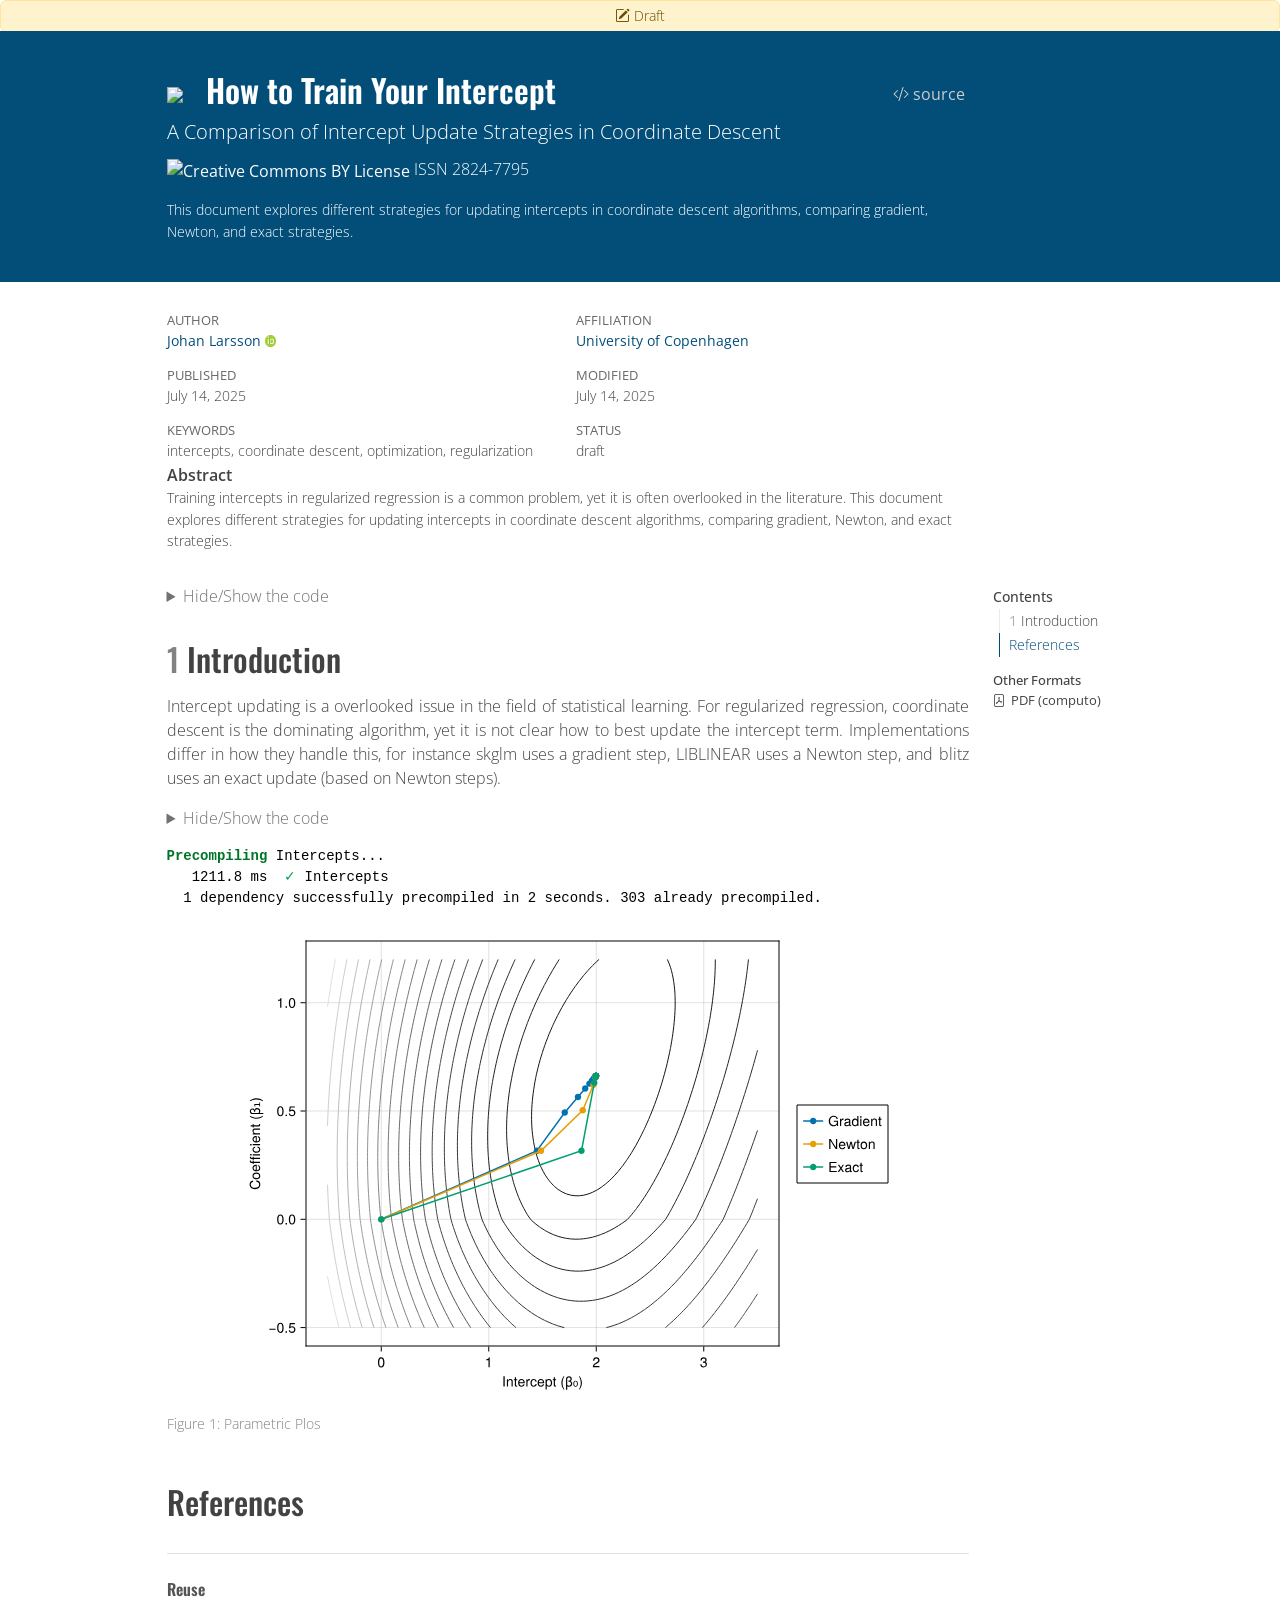
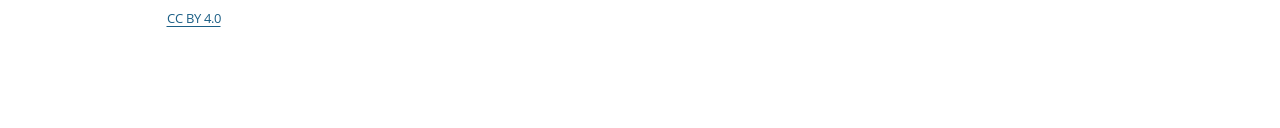
==== commit fa1ba7ee: "Built site for gh-pages" ====
--- a/intercepts.html
+++ b/intercepts.html
@@ -293,28 +293,8 @@
 <div class="cell-output cell-output-stdout">
 <div class="ansi-escaped-output">
 <pre><span class="ansi-bright-green-fg ansi-bold">Precompiling</span> Intercepts...
-    951.8 ms<span class="ansi-green-fg">  ✓ </span><span class="ansi-bright-black-fg">Compiler</span>
-    902.7 ms<span class="ansi-green-fg">  ✓ </span><span class="ansi-bright-black-fg">WorkerUtilities</span>
-    979.5 ms<span class="ansi-green-fg">  ✓ </span><span class="ansi-bright-black-fg">ShiftedArrays</span>
-    837.7 ms<span class="ansi-green-fg">  ✓ </span><span class="ansi-bright-black-fg">CodecZlib</span>
-    931.4 ms<span class="ansi-green-fg">  ✓ </span><span class="ansi-bright-black-fg">PooledArrays</span>
-   1330.7 ms<span class="ansi-green-fg">  ✓ </span><span class="ansi-bright-black-fg">InlineStrings</span>
-   1175.8 ms<span class="ansi-green-fg">  ✓ </span><span class="ansi-bright-black-fg">Arpack_jll</span>
-   1960.1 ms<span class="ansi-green-fg">  ✓ </span><span class="ansi-bright-black-fg">CodeTracking</span>
-   1099.2 ms<span class="ansi-green-fg">  ✓ </span>ProjectRoot
-   3307.2 ms<span class="ansi-green-fg">  ✓ </span><span class="ansi-bright-black-fg">SentinelArrays</span>
-    919.7 ms<span class="ansi-green-fg">  ✓ </span><span class="ansi-bright-black-fg">InlineStrings → ParsersExt</span>
-   1526.0 ms<span class="ansi-green-fg">  ✓ </span>Arpack
-   1409.1 ms<span class="ansi-green-fg">  ✓ </span><span class="ansi-bright-black-fg">WeakRefStrings</span>
-   4489.7 ms<span class="ansi-green-fg">  ✓ </span><span class="ansi-bright-black-fg">StatsModels</span>
-   4760.9 ms<span class="ansi-green-fg">  ✓ </span>GLM
-  31920.0 ms<span class="ansi-green-fg">  ✓ </span><span class="ansi-bright-black-fg">JuliaInterpreter</span>
-  33528.6 ms<span class="ansi-green-fg">  ✓ </span>CSV
-  12409.6 ms<span class="ansi-green-fg">  ✓ </span><span class="ansi-bright-black-fg">LoweredCodeUtils</span>
-  20421.6 ms<span class="ansi-green-fg">  ✓ </span>Revise
-    935.5 ms<span class="ansi-green-fg">  ✓ </span>Revise → DistributedExt
-   1249.1 ms<span class="ansi-green-fg">  ✓ </span>Intercepts
-  21 dependencies successfully precompiled in 73 seconds. 283 already precompiled.
+   1211.8 ms<span class="ansi-green-fg">  ✓ </span>Intercepts
+  1 dependency successfully precompiled in 2 seconds. 303 already precompiled.
 </pre>
 </div>
 </div>
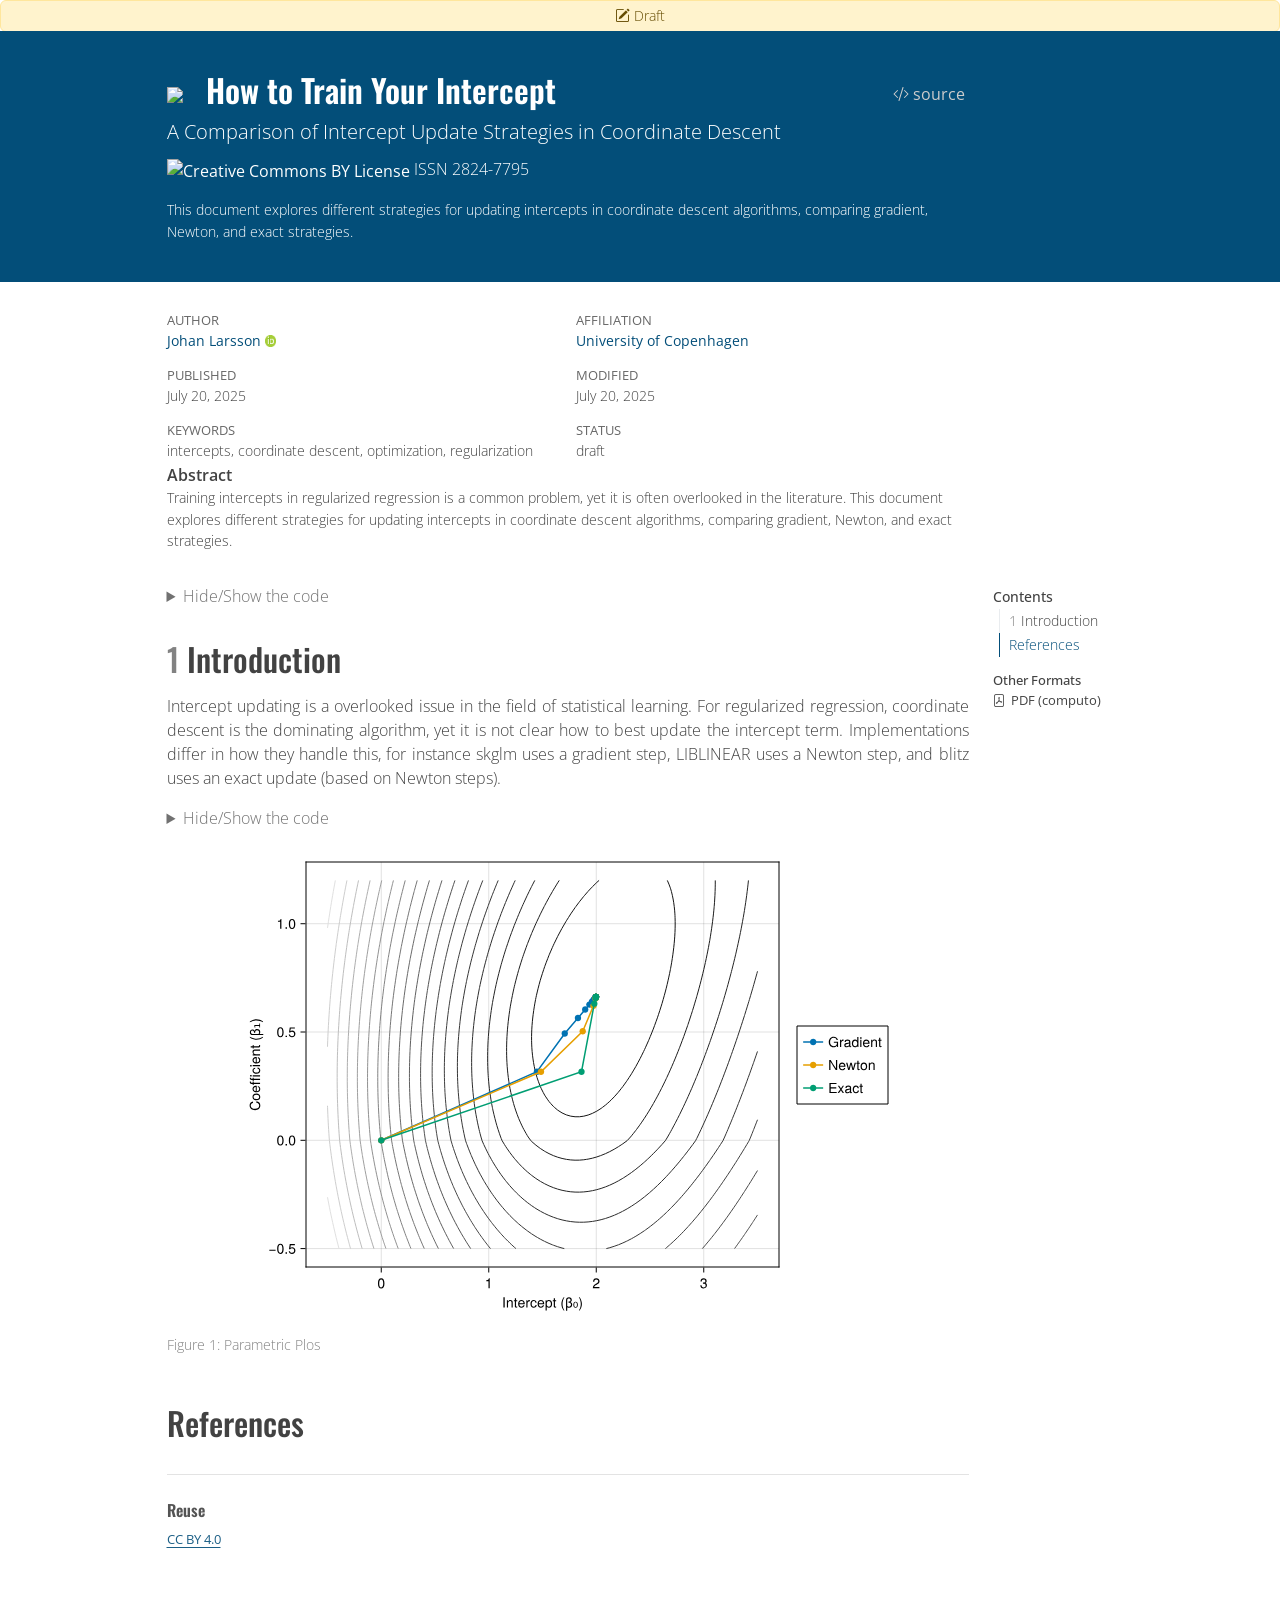
==== commit 35426501: "Built site for gh-pages" ====
--- a/intercepts.html
+++ b/intercepts.html
@@ -2,12 +2,12 @@
 <html xmlns="http://www.w3.org/1999/xhtml" lang="en" xml:lang="en"><head>
 
 <meta charset="utf-8">
-<meta name="generator" content="quarto-1.8.16">
+<meta name="generator" content="quarto-1.8.17">
 
 <meta name="viewport" content="width=device-width, initial-scale=1.0, user-scalable=yes">
 
 <meta name="author" content="Johan Larsson">
-<meta name="dcterms.date" content="2025-07-14">
+<meta name="dcterms.date" content="2025-07-20">
 <meta name="keywords" content="intercepts, coordinate descent, optimization, regularization">
 <meta name="description" content="This document explores different strategies for updating intercepts in coordinate descent algorithms, comparing gradient, Newton, and exact strategies.">
 
@@ -89,7 +89,7 @@
 <script src="intercepts_files/libs/quarto-html/tippy.umd.min.js"></script>
 <script src="intercepts_files/libs/quarto-html/anchor.min.js"></script>
 <link href="intercepts_files/libs/quarto-html/tippy.css" rel="stylesheet">
-<link href="intercepts_files/libs/quarto-html/quarto-syntax-highlighting-48a67b8a3f4081896fa7798b81e7b76c.css" rel="stylesheet" id="quarto-text-highlighting-styles">
+<link href="intercepts_files/libs/quarto-html/quarto-syntax-highlighting-d27c8079f71491f81a93e93c175c9099.css" rel="stylesheet" id="quarto-text-highlighting-styles">
 <script src="intercepts_files/libs/bootstrap/bootstrap.min.js"></script>
 <link href="intercepts_files/libs/bootstrap/bootstrap-icons.css" rel="stylesheet">
 <link href="intercepts_files/libs/bootstrap/bootstrap-320991a77a9b59430931c04b4b87aa95.min.css" rel="stylesheet" append-hash="true" id="quarto-bootstrap" data-mode="light">
@@ -159,14 +159,14 @@
       <div>
       <div class="quarto-title-meta-heading">Published</div>
       <div class="quarto-title-meta-contents">
-        <p class="date">July 14, 2025</p>
+        <p class="date">July 20, 2025</p>
       </div>
     </div>
                                     
       <div>
       <div class="quarto-title-meta-heading">Modified</div>
       <div class="quarto-title-meta-contents">
-        <p class="date-modified">July 14, 2025</p>
+        <p class="date-modified">July 20, 2025</p>
       </div>
     </div>
       
@@ -290,19 +290,11 @@
 <span id="cb2-63"><a href="#cb2-63" aria-hidden="true" tabindex="-1"></a></span>
 <span id="cb2-64"><a href="#cb2-64" aria-hidden="true" tabindex="-1"></a>fig</span></code></pre></div><button title="Copy to Clipboard" class="code-copy-button"><i class="bi"></i></button></div>
 </details>
-<div class="cell-output cell-output-stdout">
-<div class="ansi-escaped-output">
-<pre><span class="ansi-bright-green-fg ansi-bold">Precompiling</span> Intercepts...
-   1211.8 ms<span class="ansi-green-fg">  ✓ </span>Intercepts
-  1 dependency successfully precompiled in 2 seconds. 303 already precompiled.
-</pre>
-</div>
-</div>
 <div class="cell-output cell-output-display" data-execution_count="1">
 <div id="fig-parametric" class="quarto-float quarto-figure quarto-figure-center anchored">
 <figure class="quarto-float quarto-float-fig figure">
 <div aria-describedby="fig-parametric-caption-0ceaefa1-69ba-4598-a22c-09a6ac19f8ca">
-<img src="intercepts_files/figure-html/fig-parametric-output-2.svg" class="img-fluid figure-img">
+<img src="intercepts_files/figure-html/fig-parametric-output-1.svg" class="img-fluid figure-img">
 </div>
 <figcaption class="quarto-float-caption-bottom quarto-float-caption quarto-float-fig" id="fig-parametric-caption-0ceaefa1-69ba-4598-a22c-09a6ac19f8ca">
 Figure&nbsp;1: Parametric Plos
--- a/intercepts_files/libs/quarto-html/quarto-syntax-highlighting-d27c8079f71491f81a93e93c175c9099.css
+++ b/intercepts_files/libs/quarto-html/quarto-syntax-highlighting-d27c8079f71491f81a93e93c175c9099.css
@@ -0,0 +1,210 @@
+/* quarto syntax highlight colors */
+:root {
+  --quarto-hl-al-color: #ff5555;
+  --quarto-hl-an-color: #6a737d;
+  --quarto-hl-at-color: #d73a49;
+  --quarto-hl-bn-color: #005cc5;
+  --quarto-hl-bu-color: #d73a49;
+  --quarto-hl-ch-color: #032f62;
+  --quarto-hl-co-color: #6a737d;
+  --quarto-hl-cv-color: #6a737d;
+  --quarto-hl-cn-color: #005cc5;
+  --quarto-hl-cf-color: #d73a49;
+  --quarto-hl-dt-color: #d73a49;
+  --quarto-hl-dv-color: #005cc5;
+  --quarto-hl-do-color: #6a737d;
+  --quarto-hl-er-color: #ff5555;
+  --quarto-hl-ex-color: #d73a49;
+  --quarto-hl-fl-color: #005cc5;
+  --quarto-hl-fu-color: #6f42c1;
+  --quarto-hl-im-color: #032f62;
+  --quarto-hl-in-color: #6a737d;
+  --quarto-hl-kw-color: #d73a49;
+  --quarto-hl-op-color: #24292e;
+  --quarto-hl-pp-color: #d73a49;
+  --quarto-hl-re-color: #6a737d;
+  --quarto-hl-sc-color: #005cc5;
+  --quarto-hl-ss-color: #032f62;
+  --quarto-hl-st-color: #032f62;
+  --quarto-hl-va-color: #e36209;
+  --quarto-hl-vs-color: #032f62;
+  --quarto-hl-wa-color: #ff5555;
+}
+
+/* other quarto variables */
+:root {
+  --quarto-font-monospace: SFMono-Regular, Menlo, Monaco, Consolas, "Liberation Mono", "Courier New", monospace;
+}
+
+/* syntax highlight based on Pandoc's rules */
+pre > code.sourceCode > span {
+  color: #24292e;
+}
+
+code.sourceCode > span {
+  color: #24292e;
+}
+
+div.sourceCode,
+div.sourceCode pre.sourceCode {
+  color: #24292e;
+}
+
+/* Normal */
+code span {
+  color: #24292e;
+}
+
+/* Alert */
+code span.al {
+  font-weight: bold;
+  color: #ff5555;
+}
+
+/* Annotation */
+code span.an {
+  color: #6a737d;
+}
+
+/* Attribute */
+code span.at {
+  color: #d73a49;
+}
+
+/* BaseN */
+code span.bn {
+  color: #005cc5;
+}
+
+/* BuiltIn */
+code span.bu {
+  color: #d73a49;
+}
+
+/* ControlFlow */
+code span.cf {
+  color: #d73a49;
+}
+
+/* Char */
+code span.ch {
+  color: #032f62;
+}
+
+/* Constant */
+code span.cn {
+  color: #005cc5;
+}
+
+/* Comment */
+code span.co {
+  color: #6a737d;
+}
+
+/* CommentVar */
+code span.cv {
+  color: #6a737d;
+}
+
+/* Documentation */
+code span.do {
+  color: #6a737d;
+}
+
+/* DataType */
+code span.dt {
+  color: #d73a49;
+}
+
+/* DecVal */
+code span.dv {
+  color: #005cc5;
+}
+
+/* Error */
+code span.er {
+  color: #ff5555;
+  text-decoration: underline;
+}
+
+/* Extension */
+code span.ex {
+  font-weight: bold;
+  color: #d73a49;
+}
+
+/* Float */
+code span.fl {
+  color: #005cc5;
+}
+
+/* Function */
+code span.fu {
+  color: #6f42c1;
+}
+
+/* Import */
+code span.im {
+  color: #032f62;
+}
+
+/* Information */
+code span.in {
+  color: #6a737d;
+}
+
+/* Keyword */
+code span.kw {
+  color: #d73a49;
+}
+
+/* Operator */
+code span.op {
+  color: #24292e;
+}
+
+/* Preprocessor */
+code span.pp {
+  color: #d73a49;
+}
+
+/* RegionMarker */
+code span.re {
+  color: #6a737d;
+}
+
+/* SpecialChar */
+code span.sc {
+  color: #005cc5;
+}
+
+/* SpecialString */
+code span.ss {
+  color: #032f62;
+}
+
+/* String */
+code span.st {
+  color: #032f62;
+}
+
+/* Variable */
+code span.va {
+  color: #e36209;
+}
+
+/* VerbatimString */
+code span.vs {
+  color: #032f62;
+}
+
+/* Warning */
+code span.wa {
+  color: #ff5555;
+}
+
+.prevent-inlining {
+  content: "</";
+}
+
+/*# sourceMappingURL=48dc687bc8959df545d65f6793982c6d.css.map */
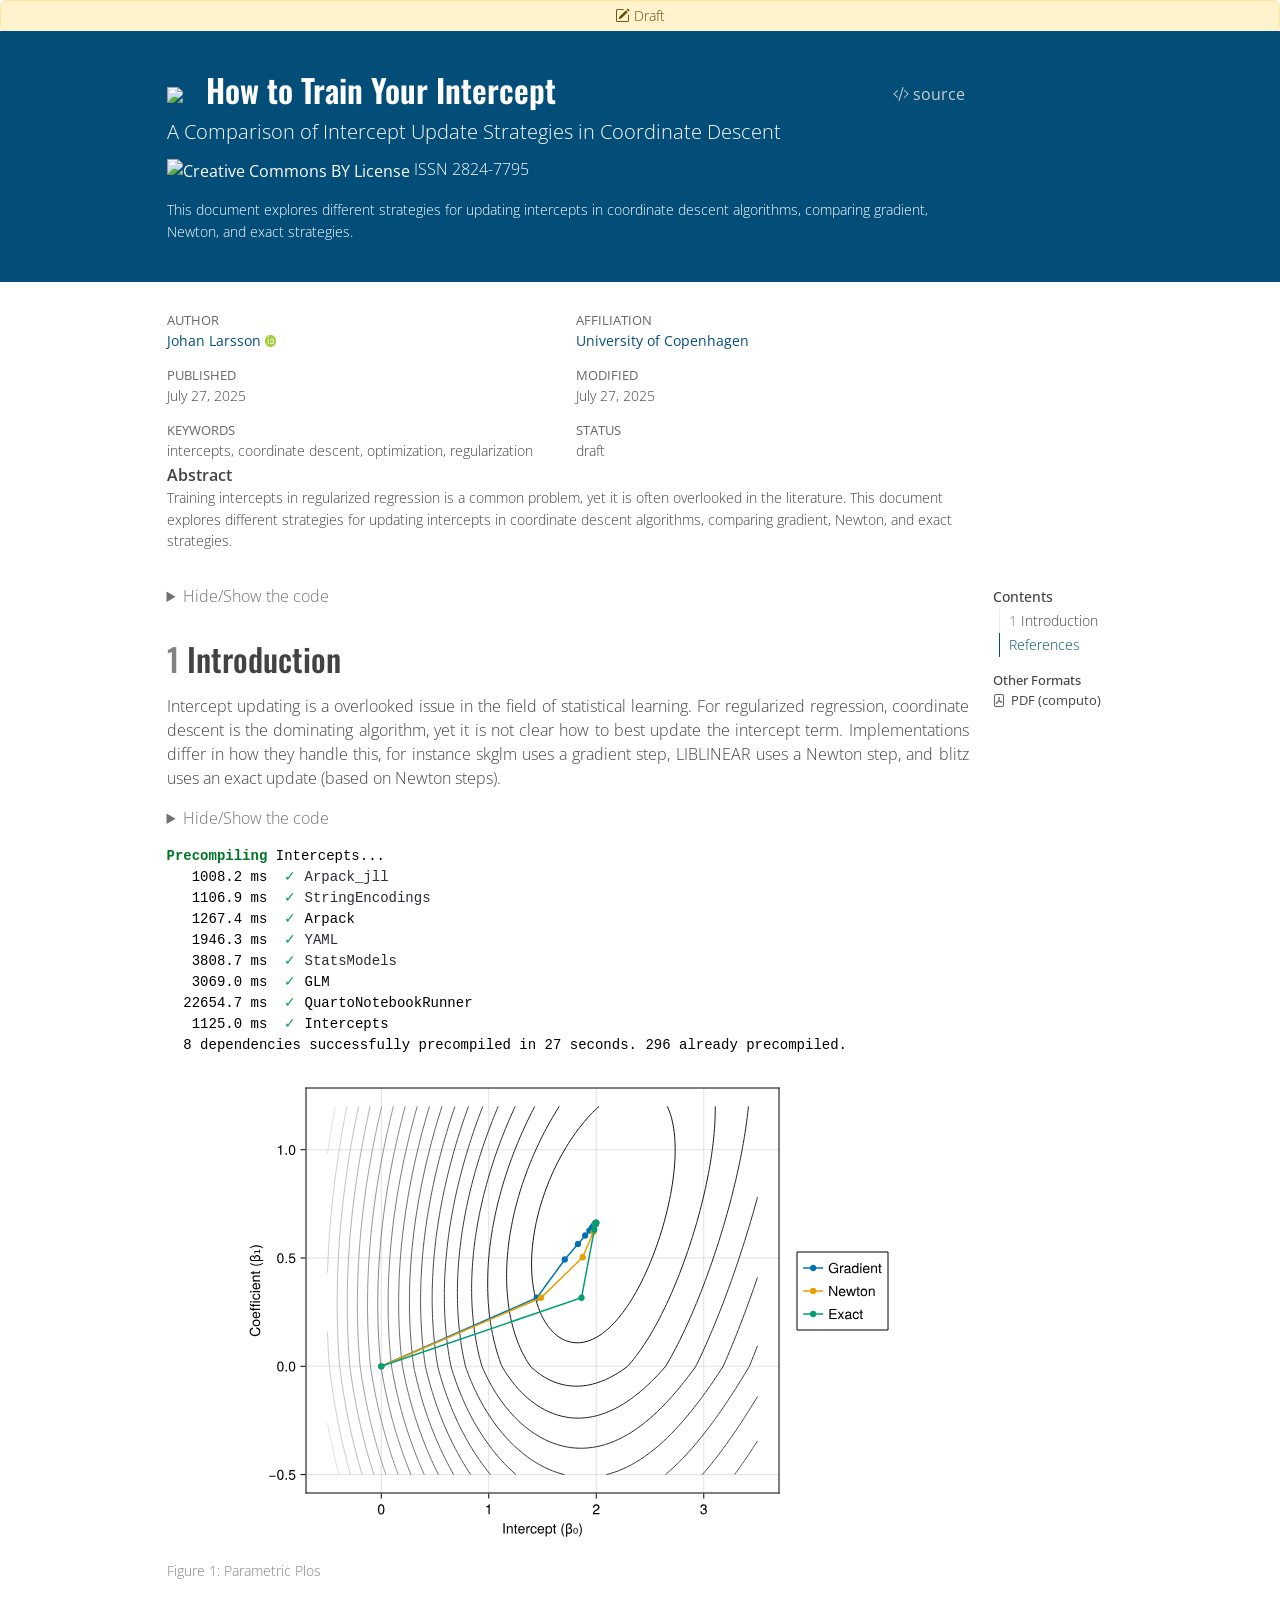
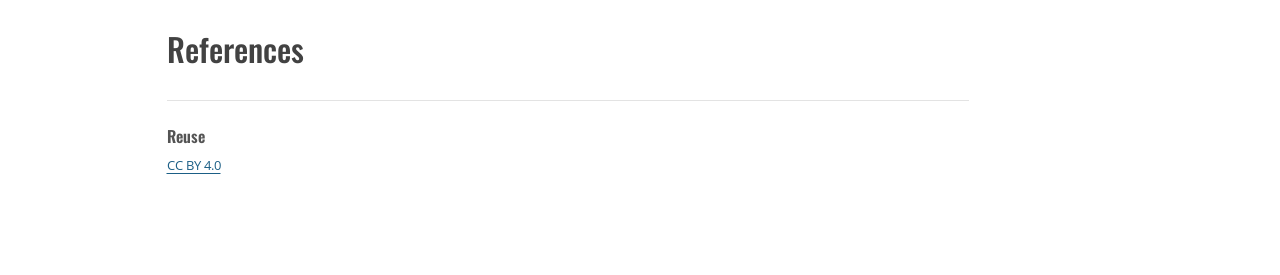
==== commit e9d088ff: "Built site for gh-pages" ====
--- a/intercepts.html
+++ b/intercepts.html
@@ -7,7 +7,7 @@
 <meta name="viewport" content="width=device-width, initial-scale=1.0, user-scalable=yes">
 
 <meta name="author" content="Johan Larsson">
-<meta name="dcterms.date" content="2025-07-20">
+<meta name="dcterms.date" content="2025-07-27">
 <meta name="keywords" content="intercepts, coordinate descent, optimization, regularization">
 <meta name="description" content="This document explores different strategies for updating intercepts in coordinate descent algorithms, comparing gradient, Newton, and exact strategies.">
 
@@ -159,14 +159,14 @@
       <div>
       <div class="quarto-title-meta-heading">Published</div>
       <div class="quarto-title-meta-contents">
-        <p class="date">July 20, 2025</p>
+        <p class="date">July 27, 2025</p>
       </div>
     </div>
                                     
       <div>
       <div class="quarto-title-meta-heading">Modified</div>
       <div class="quarto-title-meta-contents">
-        <p class="date-modified">July 20, 2025</p>
+        <p class="date-modified">July 27, 2025</p>
       </div>
     </div>
       
@@ -290,11 +290,26 @@
 <span id="cb2-63"><a href="#cb2-63" aria-hidden="true" tabindex="-1"></a></span>
 <span id="cb2-64"><a href="#cb2-64" aria-hidden="true" tabindex="-1"></a>fig</span></code></pre></div><button title="Copy to Clipboard" class="code-copy-button"><i class="bi"></i></button></div>
 </details>
+<div class="cell-output cell-output-stdout">
+<div class="ansi-escaped-output">
+<pre><span class="ansi-bright-green-fg ansi-bold">Precompiling</span> Intercepts...
+   1008.2 ms<span class="ansi-green-fg">  ✓ </span><span class="ansi-bright-black-fg">Arpack_jll</span>
+   1106.9 ms<span class="ansi-green-fg">  ✓ </span><span class="ansi-bright-black-fg">StringEncodings</span>
+   1267.4 ms<span class="ansi-green-fg">  ✓ </span>Arpack
+   1946.3 ms<span class="ansi-green-fg">  ✓ </span><span class="ansi-bright-black-fg">YAML</span>
+   3808.7 ms<span class="ansi-green-fg">  ✓ </span><span class="ansi-bright-black-fg">StatsModels</span>
+   3069.0 ms<span class="ansi-green-fg">  ✓ </span>GLM
+  22654.7 ms<span class="ansi-green-fg">  ✓ </span>QuartoNotebookRunner
+   1125.0 ms<span class="ansi-green-fg">  ✓ </span>Intercepts
+  8 dependencies successfully precompiled in 27 seconds. 296 already precompiled.
+</pre>
+</div>
+</div>
 <div class="cell-output cell-output-display" data-execution_count="1">
 <div id="fig-parametric" class="quarto-float quarto-figure quarto-figure-center anchored">
 <figure class="quarto-float quarto-float-fig figure">
 <div aria-describedby="fig-parametric-caption-0ceaefa1-69ba-4598-a22c-09a6ac19f8ca">
-<img src="intercepts_files/figure-html/fig-parametric-output-1.svg" class="img-fluid figure-img">
+<img src="intercepts_files/figure-html/fig-parametric-output-2.svg" class="img-fluid figure-img">
 </div>
 <figcaption class="quarto-float-caption-bottom quarto-float-caption quarto-float-fig" id="fig-parametric-caption-0ceaefa1-69ba-4598-a22c-09a6ac19f8ca">
 Figure&nbsp;1: Parametric Plos
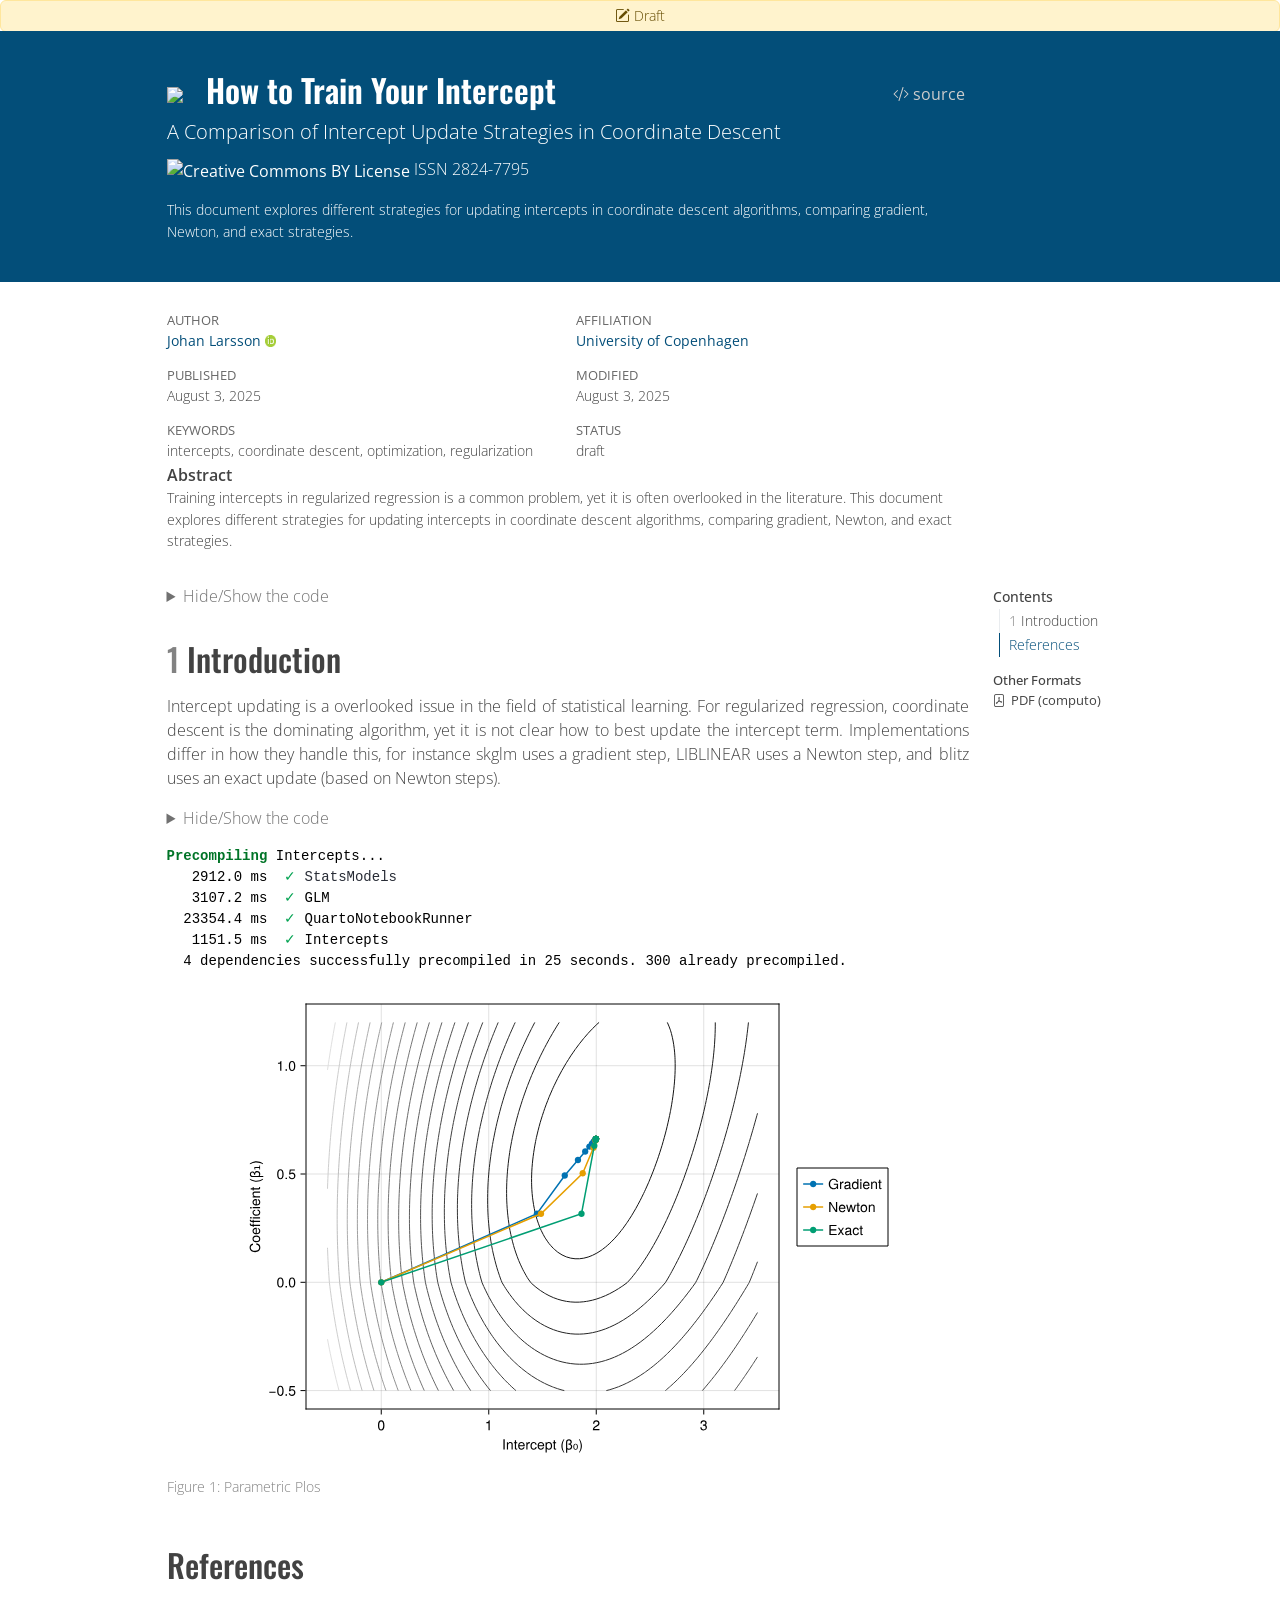
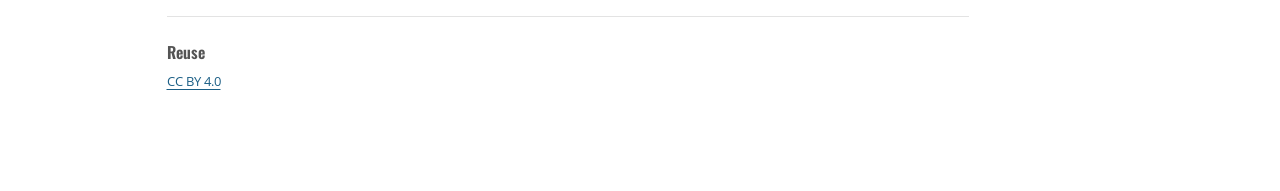
==== commit fc5a8cf0: "Built site for gh-pages" ====
--- a/intercepts.html
+++ b/intercepts.html
@@ -2,12 +2,12 @@
 <html xmlns="http://www.w3.org/1999/xhtml" lang="en" xml:lang="en"><head>
 
 <meta charset="utf-8">
-<meta name="generator" content="quarto-1.8.17">
+<meta name="generator" content="quarto-1.8.18">
 
 <meta name="viewport" content="width=device-width, initial-scale=1.0, user-scalable=yes">
 
 <meta name="author" content="Johan Larsson">
-<meta name="dcterms.date" content="2025-07-27">
+<meta name="dcterms.date" content="2025-08-03">
 <meta name="keywords" content="intercepts, coordinate descent, optimization, regularization">
 <meta name="description" content="This document explores different strategies for updating intercepts in coordinate descent algorithms, comparing gradient, Newton, and exact strategies.">
 
@@ -89,7 +89,7 @@
 <script src="intercepts_files/libs/quarto-html/tippy.umd.min.js"></script>
 <script src="intercepts_files/libs/quarto-html/anchor.min.js"></script>
 <link href="intercepts_files/libs/quarto-html/tippy.css" rel="stylesheet">
-<link href="intercepts_files/libs/quarto-html/quarto-syntax-highlighting-d27c8079f71491f81a93e93c175c9099.css" rel="stylesheet" id="quarto-text-highlighting-styles">
+<link href="intercepts_files/libs/quarto-html/quarto-syntax-highlighting-15c2b2a077b9a33bf61fabe4fdd00398.css" rel="stylesheet" id="quarto-text-highlighting-styles">
 <script src="intercepts_files/libs/bootstrap/bootstrap.min.js"></script>
 <link href="intercepts_files/libs/bootstrap/bootstrap-icons.css" rel="stylesheet">
 <link href="intercepts_files/libs/bootstrap/bootstrap-320991a77a9b59430931c04b4b87aa95.min.css" rel="stylesheet" append-hash="true" id="quarto-bootstrap" data-mode="light">
@@ -159,14 +159,14 @@
       <div>
       <div class="quarto-title-meta-heading">Published</div>
       <div class="quarto-title-meta-contents">
-        <p class="date">July 27, 2025</p>
+        <p class="date">August 3, 2025</p>
       </div>
     </div>
                                     
       <div>
       <div class="quarto-title-meta-heading">Modified</div>
       <div class="quarto-title-meta-contents">
-        <p class="date-modified">July 27, 2025</p>
+        <p class="date-modified">August 3, 2025</p>
       </div>
     </div>
       
@@ -293,15 +293,11 @@
 <div class="cell-output cell-output-stdout">
 <div class="ansi-escaped-output">
 <pre><span class="ansi-bright-green-fg ansi-bold">Precompiling</span> Intercepts...
-   1008.2 ms<span class="ansi-green-fg">  ✓ </span><span class="ansi-bright-black-fg">Arpack_jll</span>
-   1106.9 ms<span class="ansi-green-fg">  ✓ </span><span class="ansi-bright-black-fg">StringEncodings</span>
-   1267.4 ms<span class="ansi-green-fg">  ✓ </span>Arpack
-   1946.3 ms<span class="ansi-green-fg">  ✓ </span><span class="ansi-bright-black-fg">YAML</span>
-   3808.7 ms<span class="ansi-green-fg">  ✓ </span><span class="ansi-bright-black-fg">StatsModels</span>
-   3069.0 ms<span class="ansi-green-fg">  ✓ </span>GLM
-  22654.7 ms<span class="ansi-green-fg">  ✓ </span>QuartoNotebookRunner
-   1125.0 ms<span class="ansi-green-fg">  ✓ </span>Intercepts
-  8 dependencies successfully precompiled in 27 seconds. 296 already precompiled.
+   2912.0 ms<span class="ansi-green-fg">  ✓ </span><span class="ansi-bright-black-fg">StatsModels</span>
+   3107.2 ms<span class="ansi-green-fg">  ✓ </span>GLM
+  23354.4 ms<span class="ansi-green-fg">  ✓ </span>QuartoNotebookRunner
+   1151.5 ms<span class="ansi-green-fg">  ✓ </span>Intercepts
+  4 dependencies successfully precompiled in 25 seconds. 300 already precompiled.
 </pre>
 </div>
 </div>
--- a/intercepts_files/libs/quarto-html/quarto-syntax-highlighting-15c2b2a077b9a33bf61fabe4fdd00398.css
+++ b/intercepts_files/libs/quarto-html/quarto-syntax-highlighting-15c2b2a077b9a33bf61fabe4fdd00398.css
@@ -0,0 +1,210 @@
+/* quarto syntax highlight colors */
+:root {
+  --quarto-hl-al-color: #ff5555;
+  --quarto-hl-an-color: #6a737d;
+  --quarto-hl-at-color: #d73a49;
+  --quarto-hl-bn-color: #005cc5;
+  --quarto-hl-bu-color: #d73a49;
+  --quarto-hl-ch-color: #032f62;
+  --quarto-hl-co-color: #6a737d;
+  --quarto-hl-cv-color: #6a737d;
+  --quarto-hl-cn-color: #005cc5;
+  --quarto-hl-cf-color: #d73a49;
+  --quarto-hl-dt-color: #d73a49;
+  --quarto-hl-dv-color: #005cc5;
+  --quarto-hl-do-color: #6a737d;
+  --quarto-hl-er-color: #ff5555;
+  --quarto-hl-ex-color: #d73a49;
+  --quarto-hl-fl-color: #005cc5;
+  --quarto-hl-fu-color: #6f42c1;
+  --quarto-hl-im-color: #032f62;
+  --quarto-hl-in-color: #6a737d;
+  --quarto-hl-kw-color: #d73a49;
+  --quarto-hl-op-color: #24292e;
+  --quarto-hl-pp-color: #d73a49;
+  --quarto-hl-re-color: #6a737d;
+  --quarto-hl-sc-color: #005cc5;
+  --quarto-hl-ss-color: #032f62;
+  --quarto-hl-st-color: #032f62;
+  --quarto-hl-va-color: #e36209;
+  --quarto-hl-vs-color: #032f62;
+  --quarto-hl-wa-color: #ff5555;
+}
+
+/* other quarto variables */
+:root {
+  --quarto-font-monospace: SFMono-Regular, Menlo, Monaco, Consolas, "Liberation Mono", "Courier New", monospace;
+}
+
+/* syntax highlight based on Pandoc's rules */
+pre > code.sourceCode > span {
+  color: #24292e;
+}
+
+code.sourceCode > span {
+  color: #24292e;
+}
+
+div.sourceCode,
+div.sourceCode pre.sourceCode {
+  color: #24292e;
+}
+
+/* Normal */
+code span {
+  color: #24292e;
+}
+
+/* Alert */
+code span.al {
+  font-weight: bold;
+  color: #ff5555;
+}
+
+/* Annotation */
+code span.an {
+  color: #6a737d;
+}
+
+/* Attribute */
+code span.at {
+  color: #d73a49;
+}
+
+/* BaseN */
+code span.bn {
+  color: #005cc5;
+}
+
+/* BuiltIn */
+code span.bu {
+  color: #d73a49;
+}
+
+/* ControlFlow */
+code span.cf {
+  color: #d73a49;
+}
+
+/* Char */
+code span.ch {
+  color: #032f62;
+}
+
+/* Constant */
+code span.cn {
+  color: #005cc5;
+}
+
+/* Comment */
+code span.co {
+  color: #6a737d;
+}
+
+/* CommentVar */
+code span.cv {
+  color: #6a737d;
+}
+
+/* Documentation */
+code span.do {
+  color: #6a737d;
+}
+
+/* DataType */
+code span.dt {
+  color: #d73a49;
+}
+
+/* DecVal */
+code span.dv {
+  color: #005cc5;
+}
+
+/* Error */
+code span.er {
+  color: #ff5555;
+  text-decoration: underline;
+}
+
+/* Extension */
+code span.ex {
+  font-weight: bold;
+  color: #d73a49;
+}
+
+/* Float */
+code span.fl {
+  color: #005cc5;
+}
+
+/* Function */
+code span.fu {
+  color: #6f42c1;
+}
+
+/* Import */
+code span.im {
+  color: #032f62;
+}
+
+/* Information */
+code span.in {
+  color: #6a737d;
+}
+
+/* Keyword */
+code span.kw {
+  color: #d73a49;
+}
+
+/* Operator */
+code span.op {
+  color: #24292e;
+}
+
+/* Preprocessor */
+code span.pp {
+  color: #d73a49;
+}
+
+/* RegionMarker */
+code span.re {
+  color: #6a737d;
+}
+
+/* SpecialChar */
+code span.sc {
+  color: #005cc5;
+}
+
+/* SpecialString */
+code span.ss {
+  color: #032f62;
+}
+
+/* String */
+code span.st {
+  color: #032f62;
+}
+
+/* Variable */
+code span.va {
+  color: #e36209;
+}
+
+/* VerbatimString */
+code span.vs {
+  color: #032f62;
+}
+
+/* Warning */
+code span.wa {
+  color: #ff5555;
+}
+
+.prevent-inlining {
+  content: "</";
+}
+
+/*# sourceMappingURL=9381c66657e94fb7f420b75869a7a499.css.map */
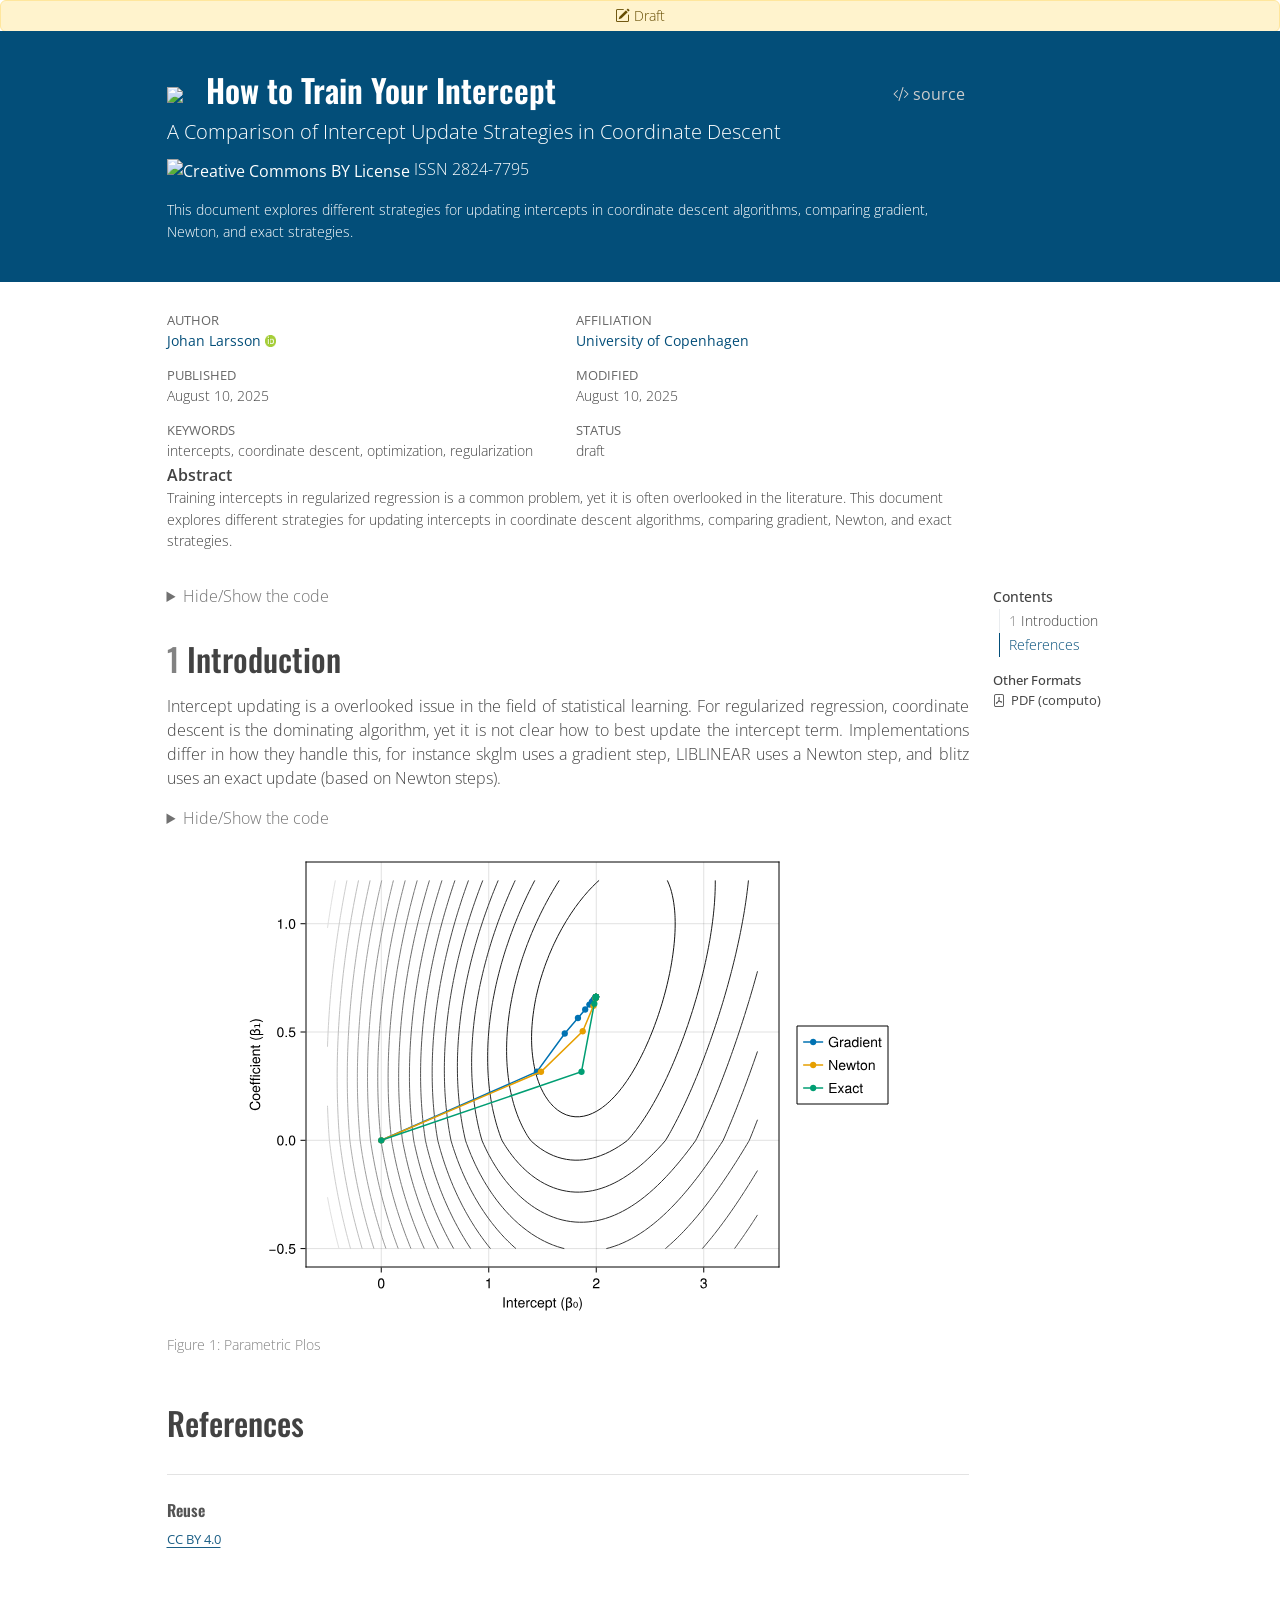
==== commit e453bcfd: "Built site for gh-pages" ====
--- a/intercepts.html
+++ b/intercepts.html
@@ -2,12 +2,12 @@
 <html xmlns="http://www.w3.org/1999/xhtml" lang="en" xml:lang="en"><head>
 
 <meta charset="utf-8">
-<meta name="generator" content="quarto-1.8.18">
+<meta name="generator" content="quarto-1.8.19">
 
 <meta name="viewport" content="width=device-width, initial-scale=1.0, user-scalable=yes">
 
 <meta name="author" content="Johan Larsson">
-<meta name="dcterms.date" content="2025-08-03">
+<meta name="dcterms.date" content="2025-08-10">
 <meta name="keywords" content="intercepts, coordinate descent, optimization, regularization">
 <meta name="description" content="This document explores different strategies for updating intercepts in coordinate descent algorithms, comparing gradient, Newton, and exact strategies.">
 
@@ -89,10 +89,10 @@
 <script src="intercepts_files/libs/quarto-html/tippy.umd.min.js"></script>
 <script src="intercepts_files/libs/quarto-html/anchor.min.js"></script>
 <link href="intercepts_files/libs/quarto-html/tippy.css" rel="stylesheet">
-<link href="intercepts_files/libs/quarto-html/quarto-syntax-highlighting-15c2b2a077b9a33bf61fabe4fdd00398.css" rel="stylesheet" id="quarto-text-highlighting-styles">
+<link href="intercepts_files/libs/quarto-html/quarto-syntax-highlighting-89cddb112380b3222562b561b148d341.css" rel="stylesheet" id="quarto-text-highlighting-styles">
 <script src="intercepts_files/libs/bootstrap/bootstrap.min.js"></script>
 <link href="intercepts_files/libs/bootstrap/bootstrap-icons.css" rel="stylesheet">
-<link href="intercepts_files/libs/bootstrap/bootstrap-320991a77a9b59430931c04b4b87aa95.min.css" rel="stylesheet" append-hash="true" id="quarto-bootstrap" data-mode="light">
+<link href="intercepts_files/libs/bootstrap/bootstrap-8a82565685b142033e2aa9dc07ace261.min.css" rel="stylesheet" append-hash="true" id="quarto-bootstrap" data-mode="light">
 <script src="intercepts_files/libs/quarto-contrib/pseudocode-2.4.1/pseudocode.min.js"></script>
 <link href="intercepts_files/libs/quarto-contrib/pseudocode-2.4.1/pseudocode.min.css" rel="stylesheet">
 <style>
@@ -159,14 +159,14 @@
       <div>
       <div class="quarto-title-meta-heading">Published</div>
       <div class="quarto-title-meta-contents">
-        <p class="date">August 3, 2025</p>
+        <p class="date">August 10, 2025</p>
       </div>
     </div>
                                     
       <div>
       <div class="quarto-title-meta-heading">Modified</div>
       <div class="quarto-title-meta-contents">
-        <p class="date-modified">August 3, 2025</p>
+        <p class="date-modified">August 10, 2025</p>
       </div>
     </div>
       
@@ -290,22 +290,11 @@
 <span id="cb2-63"><a href="#cb2-63" aria-hidden="true" tabindex="-1"></a></span>
 <span id="cb2-64"><a href="#cb2-64" aria-hidden="true" tabindex="-1"></a>fig</span></code></pre></div><button title="Copy to Clipboard" class="code-copy-button"><i class="bi"></i></button></div>
 </details>
-<div class="cell-output cell-output-stdout">
-<div class="ansi-escaped-output">
-<pre><span class="ansi-bright-green-fg ansi-bold">Precompiling</span> Intercepts...
-   2912.0 ms<span class="ansi-green-fg">  ✓ </span><span class="ansi-bright-black-fg">StatsModels</span>
-   3107.2 ms<span class="ansi-green-fg">  ✓ </span>GLM
-  23354.4 ms<span class="ansi-green-fg">  ✓ </span>QuartoNotebookRunner
-   1151.5 ms<span class="ansi-green-fg">  ✓ </span>Intercepts
-  4 dependencies successfully precompiled in 25 seconds. 300 already precompiled.
-</pre>
-</div>
-</div>
 <div class="cell-output cell-output-display" data-execution_count="1">
 <div id="fig-parametric" class="quarto-float quarto-figure quarto-figure-center anchored">
 <figure class="quarto-float quarto-float-fig figure">
 <div aria-describedby="fig-parametric-caption-0ceaefa1-69ba-4598-a22c-09a6ac19f8ca">
-<img src="intercepts_files/figure-html/fig-parametric-output-2.svg" class="img-fluid figure-img">
+<img src="intercepts_files/figure-html/fig-parametric-output-1.svg" class="img-fluid figure-img">
 </div>
 <figcaption class="quarto-float-caption-bottom quarto-float-caption quarto-float-fig" id="fig-parametric-caption-0ceaefa1-69ba-4598-a22c-09a6ac19f8ca">
 Figure&nbsp;1: Parametric Plos
--- a/intercepts_files/libs/quarto-html/quarto-syntax-highlighting-89cddb112380b3222562b561b148d341.css
+++ b/intercepts_files/libs/quarto-html/quarto-syntax-highlighting-89cddb112380b3222562b561b148d341.css
@@ -0,0 +1,210 @@
+/* quarto syntax highlight colors */
+:root {
+  --quarto-hl-al-color: #ff5555;
+  --quarto-hl-an-color: #6a737d;
+  --quarto-hl-at-color: #d73a49;
+  --quarto-hl-bn-color: #005cc5;
+  --quarto-hl-bu-color: #d73a49;
+  --quarto-hl-ch-color: #032f62;
+  --quarto-hl-co-color: #6a737d;
+  --quarto-hl-cv-color: #6a737d;
+  --quarto-hl-cn-color: #005cc5;
+  --quarto-hl-cf-color: #d73a49;
+  --quarto-hl-dt-color: #d73a49;
+  --quarto-hl-dv-color: #005cc5;
+  --quarto-hl-do-color: #6a737d;
+  --quarto-hl-er-color: #ff5555;
+  --quarto-hl-ex-color: #d73a49;
+  --quarto-hl-fl-color: #005cc5;
+  --quarto-hl-fu-color: #6f42c1;
+  --quarto-hl-im-color: #032f62;
+  --quarto-hl-in-color: #6a737d;
+  --quarto-hl-kw-color: #d73a49;
+  --quarto-hl-op-color: #24292e;
+  --quarto-hl-pp-color: #d73a49;
+  --quarto-hl-re-color: #6a737d;
+  --quarto-hl-sc-color: #005cc5;
+  --quarto-hl-ss-color: #032f62;
+  --quarto-hl-st-color: #032f62;
+  --quarto-hl-va-color: #e36209;
+  --quarto-hl-vs-color: #032f62;
+  --quarto-hl-wa-color: #ff5555;
+}
+
+/* other quarto variables */
+:root {
+  --quarto-font-monospace: SFMono-Regular, Menlo, Monaco, Consolas, "Liberation Mono", "Courier New", monospace;
+}
+
+/* syntax highlight based on Pandoc's rules */
+pre > code.sourceCode > span {
+  color: #24292e;
+}
+
+code.sourceCode > span {
+  color: #24292e;
+}
+
+div.sourceCode,
+div.sourceCode pre.sourceCode {
+  color: #24292e;
+}
+
+/* Normal */
+code span {
+  color: #24292e;
+}
+
+/* Alert */
+code span.al {
+  font-weight: bold;
+  color: #ff5555;
+}
+
+/* Annotation */
+code span.an {
+  color: #6a737d;
+}
+
+/* Attribute */
+code span.at {
+  color: #d73a49;
+}
+
+/* BaseN */
+code span.bn {
+  color: #005cc5;
+}
+
+/* BuiltIn */
+code span.bu {
+  color: #d73a49;
+}
+
+/* ControlFlow */
+code span.cf {
+  color: #d73a49;
+}
+
+/* Char */
+code span.ch {
+  color: #032f62;
+}
+
+/* Constant */
+code span.cn {
+  color: #005cc5;
+}
+
+/* Comment */
+code span.co {
+  color: #6a737d;
+}
+
+/* CommentVar */
+code span.cv {
+  color: #6a737d;
+}
+
+/* Documentation */
+code span.do {
+  color: #6a737d;
+}
+
+/* DataType */
+code span.dt {
+  color: #d73a49;
+}
+
+/* DecVal */
+code span.dv {
+  color: #005cc5;
+}
+
+/* Error */
+code span.er {
+  color: #ff5555;
+  text-decoration: underline;
+}
+
+/* Extension */
+code span.ex {
+  font-weight: bold;
+  color: #d73a49;
+}
+
+/* Float */
+code span.fl {
+  color: #005cc5;
+}
+
+/* Function */
+code span.fu {
+  color: #6f42c1;
+}
+
+/* Import */
+code span.im {
+  color: #032f62;
+}
+
+/* Information */
+code span.in {
+  color: #6a737d;
+}
+
+/* Keyword */
+code span.kw {
+  color: #d73a49;
+}
+
+/* Operator */
+code span.op {
+  color: #24292e;
+}
+
+/* Preprocessor */
+code span.pp {
+  color: #d73a49;
+}
+
+/* RegionMarker */
+code span.re {
+  color: #6a737d;
+}
+
+/* SpecialChar */
+code span.sc {
+  color: #005cc5;
+}
+
+/* SpecialString */
+code span.ss {
+  color: #032f62;
+}
+
+/* String */
+code span.st {
+  color: #032f62;
+}
+
+/* Variable */
+code span.va {
+  color: #e36209;
+}
+
+/* VerbatimString */
+code span.vs {
+  color: #032f62;
+}
+
+/* Warning */
+code span.wa {
+  color: #ff5555;
+}
+
+.prevent-inlining {
+  content: "</";
+}
+
+/*# sourceMappingURL=bbd3a33f309ed3b7c041f700ff7b712d.css.map */
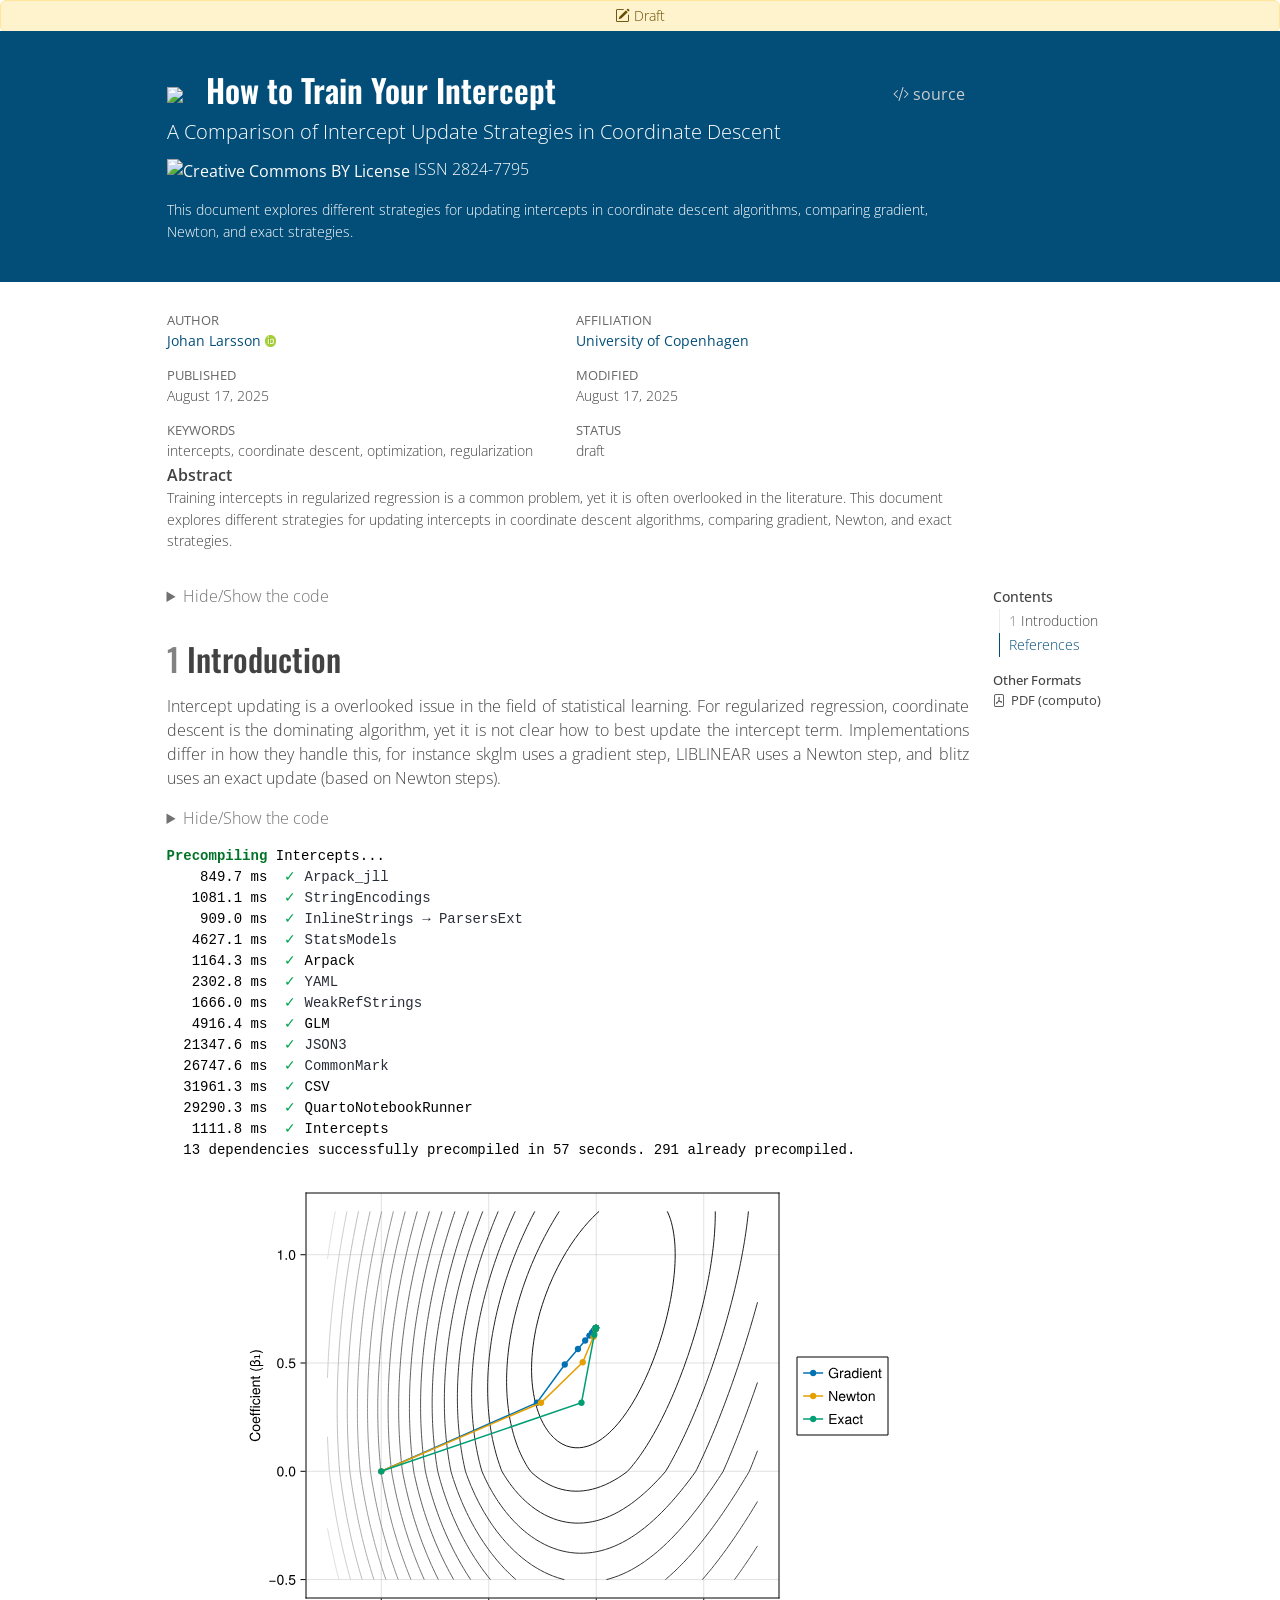
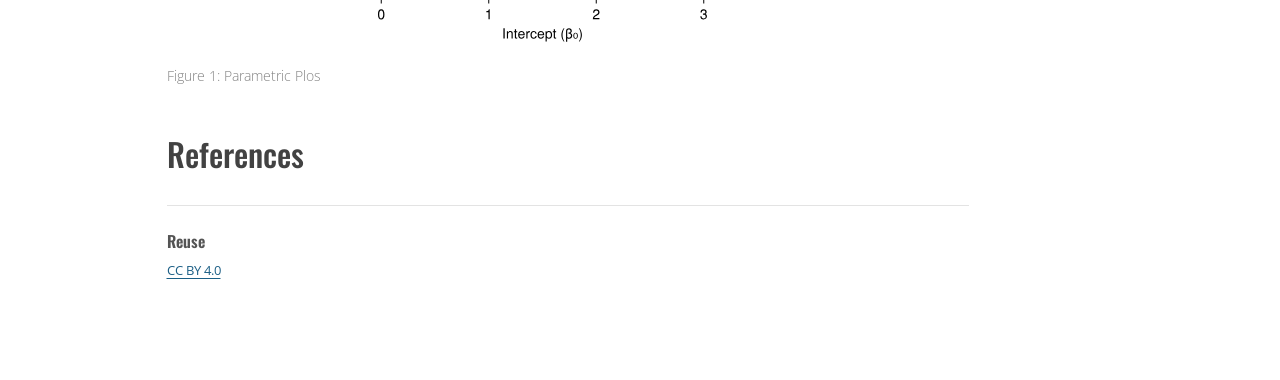
==== commit 0ae376fa: "Built site for gh-pages" ====
--- a/intercepts.html
+++ b/intercepts.html
@@ -2,12 +2,12 @@
 <html xmlns="http://www.w3.org/1999/xhtml" lang="en" xml:lang="en"><head>
 
 <meta charset="utf-8">
-<meta name="generator" content="quarto-1.8.19">
+<meta name="generator" content="quarto-1.8.20">
 
 <meta name="viewport" content="width=device-width, initial-scale=1.0, user-scalable=yes">
 
 <meta name="author" content="Johan Larsson">
-<meta name="dcterms.date" content="2025-08-10">
+<meta name="dcterms.date" content="2025-08-17">
 <meta name="keywords" content="intercepts, coordinate descent, optimization, regularization">
 <meta name="description" content="This document explores different strategies for updating intercepts in coordinate descent algorithms, comparing gradient, Newton, and exact strategies.">
 
@@ -89,7 +89,7 @@
 <script src="intercepts_files/libs/quarto-html/tippy.umd.min.js"></script>
 <script src="intercepts_files/libs/quarto-html/anchor.min.js"></script>
 <link href="intercepts_files/libs/quarto-html/tippy.css" rel="stylesheet">
-<link href="intercepts_files/libs/quarto-html/quarto-syntax-highlighting-89cddb112380b3222562b561b148d341.css" rel="stylesheet" id="quarto-text-highlighting-styles">
+<link href="intercepts_files/libs/quarto-html/quarto-syntax-highlighting-fd9d6c30cab5d2c8203bafff536ddc12.css" rel="stylesheet" id="quarto-text-highlighting-styles">
 <script src="intercepts_files/libs/bootstrap/bootstrap.min.js"></script>
 <link href="intercepts_files/libs/bootstrap/bootstrap-icons.css" rel="stylesheet">
 <link href="intercepts_files/libs/bootstrap/bootstrap-8a82565685b142033e2aa9dc07ace261.min.css" rel="stylesheet" append-hash="true" id="quarto-bootstrap" data-mode="light">
@@ -159,14 +159,14 @@
       <div>
       <div class="quarto-title-meta-heading">Published</div>
       <div class="quarto-title-meta-contents">
-        <p class="date">August 10, 2025</p>
+        <p class="date">August 17, 2025</p>
       </div>
     </div>
                                     
       <div>
       <div class="quarto-title-meta-heading">Modified</div>
       <div class="quarto-title-meta-contents">
-        <p class="date-modified">August 10, 2025</p>
+        <p class="date-modified">August 17, 2025</p>
       </div>
     </div>
       
@@ -290,11 +290,31 @@
 <span id="cb2-63"><a href="#cb2-63" aria-hidden="true" tabindex="-1"></a></span>
 <span id="cb2-64"><a href="#cb2-64" aria-hidden="true" tabindex="-1"></a>fig</span></code></pre></div><button title="Copy to Clipboard" class="code-copy-button"><i class="bi"></i></button></div>
 </details>
+<div class="cell-output cell-output-stdout">
+<div class="ansi-escaped-output">
+<pre><span class="ansi-bright-green-fg ansi-bold">Precompiling</span> Intercepts...
+    849.7 ms<span class="ansi-green-fg">  ✓ </span><span class="ansi-bright-black-fg">Arpack_jll</span>
+   1081.1 ms<span class="ansi-green-fg">  ✓ </span><span class="ansi-bright-black-fg">StringEncodings</span>
+    909.0 ms<span class="ansi-green-fg">  ✓ </span><span class="ansi-bright-black-fg">InlineStrings → ParsersExt</span>
+   4627.1 ms<span class="ansi-green-fg">  ✓ </span><span class="ansi-bright-black-fg">StatsModels</span>
+   1164.3 ms<span class="ansi-green-fg">  ✓ </span>Arpack
+   2302.8 ms<span class="ansi-green-fg">  ✓ </span><span class="ansi-bright-black-fg">YAML</span>
+   1666.0 ms<span class="ansi-green-fg">  ✓ </span><span class="ansi-bright-black-fg">WeakRefStrings</span>
+   4916.4 ms<span class="ansi-green-fg">  ✓ </span>GLM
+  21347.6 ms<span class="ansi-green-fg">  ✓ </span><span class="ansi-bright-black-fg">JSON3</span>
+  26747.6 ms<span class="ansi-green-fg">  ✓ </span><span class="ansi-bright-black-fg">CommonMark</span>
+  31961.3 ms<span class="ansi-green-fg">  ✓ </span>CSV
+  29290.3 ms<span class="ansi-green-fg">  ✓ </span>QuartoNotebookRunner
+   1111.8 ms<span class="ansi-green-fg">  ✓ </span>Intercepts
+  13 dependencies successfully precompiled in 57 seconds. 291 already precompiled.
+</pre>
+</div>
+</div>
 <div class="cell-output cell-output-display" data-execution_count="1">
 <div id="fig-parametric" class="quarto-float quarto-figure quarto-figure-center anchored">
 <figure class="quarto-float quarto-float-fig figure">
 <div aria-describedby="fig-parametric-caption-0ceaefa1-69ba-4598-a22c-09a6ac19f8ca">
-<img src="intercepts_files/figure-html/fig-parametric-output-1.svg" class="img-fluid figure-img">
+<img src="intercepts_files/figure-html/fig-parametric-output-2.svg" class="img-fluid figure-img">
 </div>
 <figcaption class="quarto-float-caption-bottom quarto-float-caption quarto-float-fig" id="fig-parametric-caption-0ceaefa1-69ba-4598-a22c-09a6ac19f8ca">
 Figure&nbsp;1: Parametric Plos
--- a/intercepts_files/libs/quarto-html/quarto-syntax-highlighting-fd9d6c30cab5d2c8203bafff536ddc12.css
+++ b/intercepts_files/libs/quarto-html/quarto-syntax-highlighting-fd9d6c30cab5d2c8203bafff536ddc12.css
@@ -0,0 +1,210 @@
+/* quarto syntax highlight colors */
+:root {
+  --quarto-hl-al-color: #ff5555;
+  --quarto-hl-an-color: #6a737d;
+  --quarto-hl-at-color: #d73a49;
+  --quarto-hl-bn-color: #005cc5;
+  --quarto-hl-bu-color: #d73a49;
+  --quarto-hl-ch-color: #032f62;
+  --quarto-hl-co-color: #6a737d;
+  --quarto-hl-cv-color: #6a737d;
+  --quarto-hl-cn-color: #005cc5;
+  --quarto-hl-cf-color: #d73a49;
+  --quarto-hl-dt-color: #d73a49;
+  --quarto-hl-dv-color: #005cc5;
+  --quarto-hl-do-color: #6a737d;
+  --quarto-hl-er-color: #ff5555;
+  --quarto-hl-ex-color: #d73a49;
+  --quarto-hl-fl-color: #005cc5;
+  --quarto-hl-fu-color: #6f42c1;
+  --quarto-hl-im-color: #032f62;
+  --quarto-hl-in-color: #6a737d;
+  --quarto-hl-kw-color: #d73a49;
+  --quarto-hl-op-color: #24292e;
+  --quarto-hl-pp-color: #d73a49;
+  --quarto-hl-re-color: #6a737d;
+  --quarto-hl-sc-color: #005cc5;
+  --quarto-hl-ss-color: #032f62;
+  --quarto-hl-st-color: #032f62;
+  --quarto-hl-va-color: #e36209;
+  --quarto-hl-vs-color: #032f62;
+  --quarto-hl-wa-color: #ff5555;
+}
+
+/* other quarto variables */
+:root {
+  --quarto-font-monospace: SFMono-Regular, Menlo, Monaco, Consolas, "Liberation Mono", "Courier New", monospace;
+}
+
+/* syntax highlight based on Pandoc's rules */
+pre > code.sourceCode > span {
+  color: #24292e;
+}
+
+code.sourceCode > span {
+  color: #24292e;
+}
+
+div.sourceCode,
+div.sourceCode pre.sourceCode {
+  color: #24292e;
+}
+
+/* Normal */
+code span {
+  color: #24292e;
+}
+
+/* Alert */
+code span.al {
+  font-weight: bold;
+  color: #ff5555;
+}
+
+/* Annotation */
+code span.an {
+  color: #6a737d;
+}
+
+/* Attribute */
+code span.at {
+  color: #d73a49;
+}
+
+/* BaseN */
+code span.bn {
+  color: #005cc5;
+}
+
+/* BuiltIn */
+code span.bu {
+  color: #d73a49;
+}
+
+/* ControlFlow */
+code span.cf {
+  color: #d73a49;
+}
+
+/* Char */
+code span.ch {
+  color: #032f62;
+}
+
+/* Constant */
+code span.cn {
+  color: #005cc5;
+}
+
+/* Comment */
+code span.co {
+  color: #6a737d;
+}
+
+/* CommentVar */
+code span.cv {
+  color: #6a737d;
+}
+
+/* Documentation */
+code span.do {
+  color: #6a737d;
+}
+
+/* DataType */
+code span.dt {
+  color: #d73a49;
+}
+
+/* DecVal */
+code span.dv {
+  color: #005cc5;
+}
+
+/* Error */
+code span.er {
+  color: #ff5555;
+  text-decoration: underline;
+}
+
+/* Extension */
+code span.ex {
+  font-weight: bold;
+  color: #d73a49;
+}
+
+/* Float */
+code span.fl {
+  color: #005cc5;
+}
+
+/* Function */
+code span.fu {
+  color: #6f42c1;
+}
+
+/* Import */
+code span.im {
+  color: #032f62;
+}
+
+/* Information */
+code span.in {
+  color: #6a737d;
+}
+
+/* Keyword */
+code span.kw {
+  color: #d73a49;
+}
+
+/* Operator */
+code span.op {
+  color: #24292e;
+}
+
+/* Preprocessor */
+code span.pp {
+  color: #d73a49;
+}
+
+/* RegionMarker */
+code span.re {
+  color: #6a737d;
+}
+
+/* SpecialChar */
+code span.sc {
+  color: #005cc5;
+}
+
+/* SpecialString */
+code span.ss {
+  color: #032f62;
+}
+
+/* String */
+code span.st {
+  color: #032f62;
+}
+
+/* Variable */
+code span.va {
+  color: #e36209;
+}
+
+/* VerbatimString */
+code span.vs {
+  color: #032f62;
+}
+
+/* Warning */
+code span.wa {
+  color: #ff5555;
+}
+
+.prevent-inlining {
+  content: "</";
+}
+
+/*# sourceMappingURL=4b4f4c29ce51038ab3c11d466388d1c4.css.map */
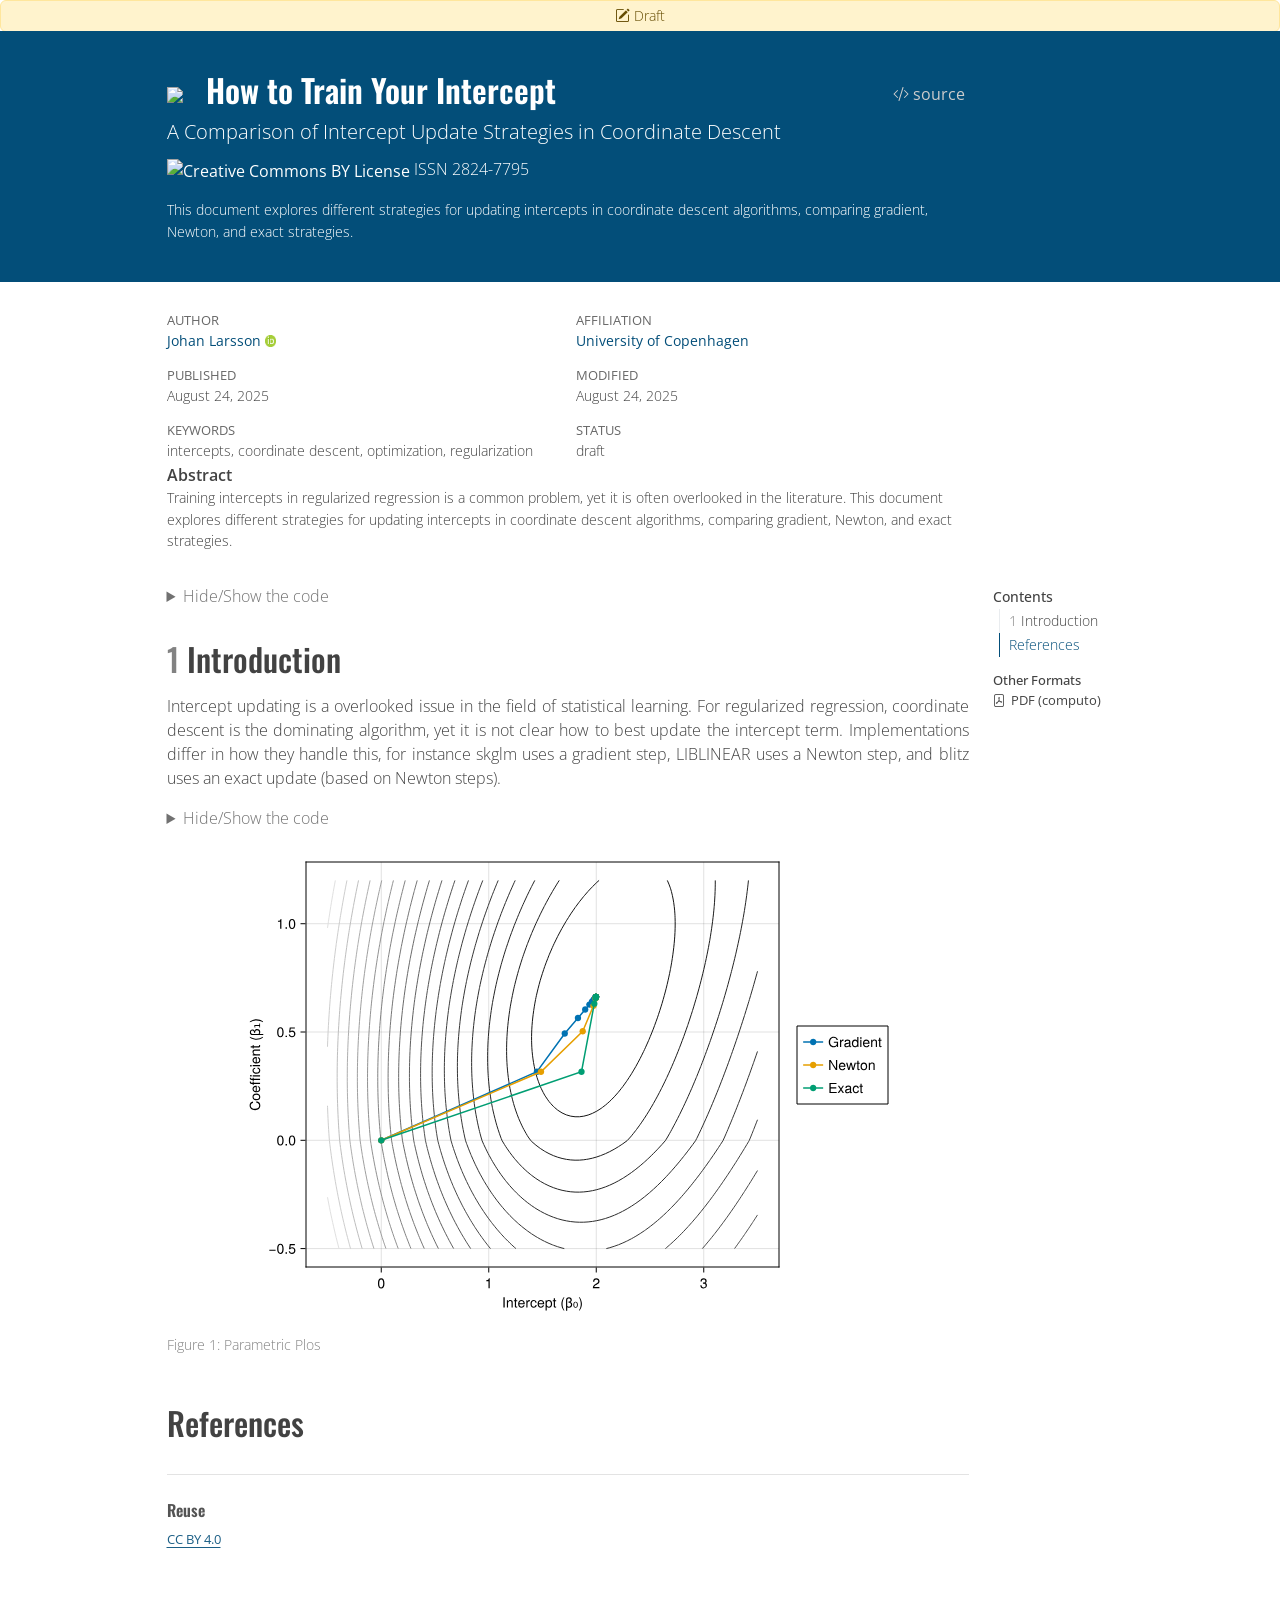
==== commit d77a6be0: "Built site for gh-pages" ====
--- a/intercepts.html
+++ b/intercepts.html
@@ -2,12 +2,12 @@
 <html xmlns="http://www.w3.org/1999/xhtml" lang="en" xml:lang="en"><head>
 
 <meta charset="utf-8">
-<meta name="generator" content="quarto-1.8.20">
+<meta name="generator" content="quarto-1.8.21">
 
 <meta name="viewport" content="width=device-width, initial-scale=1.0, user-scalable=yes">
 
 <meta name="author" content="Johan Larsson">
-<meta name="dcterms.date" content="2025-08-17">
+<meta name="dcterms.date" content="2025-08-24">
 <meta name="keywords" content="intercepts, coordinate descent, optimization, regularization">
 <meta name="description" content="This document explores different strategies for updating intercepts in coordinate descent algorithms, comparing gradient, Newton, and exact strategies.">
 
@@ -89,10 +89,10 @@
 <script src="intercepts_files/libs/quarto-html/tippy.umd.min.js"></script>
 <script src="intercepts_files/libs/quarto-html/anchor.min.js"></script>
 <link href="intercepts_files/libs/quarto-html/tippy.css" rel="stylesheet">
-<link href="intercepts_files/libs/quarto-html/quarto-syntax-highlighting-fd9d6c30cab5d2c8203bafff536ddc12.css" rel="stylesheet" id="quarto-text-highlighting-styles">
+<link href="intercepts_files/libs/quarto-html/quarto-syntax-highlighting-f9d2e688c83043042fa051765c26f29b.css" rel="stylesheet" id="quarto-text-highlighting-styles">
 <script src="intercepts_files/libs/bootstrap/bootstrap.min.js"></script>
 <link href="intercepts_files/libs/bootstrap/bootstrap-icons.css" rel="stylesheet">
-<link href="intercepts_files/libs/bootstrap/bootstrap-8a82565685b142033e2aa9dc07ace261.min.css" rel="stylesheet" append-hash="true" id="quarto-bootstrap" data-mode="light">
+<link href="intercepts_files/libs/bootstrap/bootstrap-37a15b77c2e06d6eab9c0db6c66d2ed3.min.css" rel="stylesheet" append-hash="true" id="quarto-bootstrap" data-mode="light">
 <script src="intercepts_files/libs/quarto-contrib/pseudocode-2.4.1/pseudocode.min.js"></script>
 <link href="intercepts_files/libs/quarto-contrib/pseudocode-2.4.1/pseudocode.min.css" rel="stylesheet">
 <style>
@@ -159,14 +159,14 @@
       <div>
       <div class="quarto-title-meta-heading">Published</div>
       <div class="quarto-title-meta-contents">
-        <p class="date">August 17, 2025</p>
+        <p class="date">August 24, 2025</p>
       </div>
     </div>
                                     
       <div>
       <div class="quarto-title-meta-heading">Modified</div>
       <div class="quarto-title-meta-contents">
-        <p class="date-modified">August 17, 2025</p>
+        <p class="date-modified">August 24, 2025</p>
       </div>
     </div>
       
@@ -290,31 +290,11 @@
 <span id="cb2-63"><a href="#cb2-63" aria-hidden="true" tabindex="-1"></a></span>
 <span id="cb2-64"><a href="#cb2-64" aria-hidden="true" tabindex="-1"></a>fig</span></code></pre></div><button title="Copy to Clipboard" class="code-copy-button"><i class="bi"></i></button></div>
 </details>
-<div class="cell-output cell-output-stdout">
-<div class="ansi-escaped-output">
-<pre><span class="ansi-bright-green-fg ansi-bold">Precompiling</span> Intercepts...
-    849.7 ms<span class="ansi-green-fg">  ✓ </span><span class="ansi-bright-black-fg">Arpack_jll</span>
-   1081.1 ms<span class="ansi-green-fg">  ✓ </span><span class="ansi-bright-black-fg">StringEncodings</span>
-    909.0 ms<span class="ansi-green-fg">  ✓ </span><span class="ansi-bright-black-fg">InlineStrings → ParsersExt</span>
-   4627.1 ms<span class="ansi-green-fg">  ✓ </span><span class="ansi-bright-black-fg">StatsModels</span>
-   1164.3 ms<span class="ansi-green-fg">  ✓ </span>Arpack
-   2302.8 ms<span class="ansi-green-fg">  ✓ </span><span class="ansi-bright-black-fg">YAML</span>
-   1666.0 ms<span class="ansi-green-fg">  ✓ </span><span class="ansi-bright-black-fg">WeakRefStrings</span>
-   4916.4 ms<span class="ansi-green-fg">  ✓ </span>GLM
-  21347.6 ms<span class="ansi-green-fg">  ✓ </span><span class="ansi-bright-black-fg">JSON3</span>
-  26747.6 ms<span class="ansi-green-fg">  ✓ </span><span class="ansi-bright-black-fg">CommonMark</span>
-  31961.3 ms<span class="ansi-green-fg">  ✓ </span>CSV
-  29290.3 ms<span class="ansi-green-fg">  ✓ </span>QuartoNotebookRunner
-   1111.8 ms<span class="ansi-green-fg">  ✓ </span>Intercepts
-  13 dependencies successfully precompiled in 57 seconds. 291 already precompiled.
-</pre>
-</div>
-</div>
 <div class="cell-output cell-output-display" data-execution_count="1">
 <div id="fig-parametric" class="quarto-float quarto-figure quarto-figure-center anchored">
 <figure class="quarto-float quarto-float-fig figure">
 <div aria-describedby="fig-parametric-caption-0ceaefa1-69ba-4598-a22c-09a6ac19f8ca">
-<img src="intercepts_files/figure-html/fig-parametric-output-2.svg" class="img-fluid figure-img">
+<img src="intercepts_files/figure-html/fig-parametric-output-1.svg" class="img-fluid figure-img">
 </div>
 <figcaption class="quarto-float-caption-bottom quarto-float-caption quarto-float-fig" id="fig-parametric-caption-0ceaefa1-69ba-4598-a22c-09a6ac19f8ca">
 Figure&nbsp;1: Parametric Plos
--- a/intercepts_files/libs/quarto-html/quarto-syntax-highlighting-f9d2e688c83043042fa051765c26f29b.css
+++ b/intercepts_files/libs/quarto-html/quarto-syntax-highlighting-f9d2e688c83043042fa051765c26f29b.css
@@ -0,0 +1,210 @@
+/* quarto syntax highlight colors */
+:root {
+  --quarto-hl-al-color: #ff5555;
+  --quarto-hl-an-color: #6a737d;
+  --quarto-hl-at-color: #d73a49;
+  --quarto-hl-bn-color: #005cc5;
+  --quarto-hl-bu-color: #d73a49;
+  --quarto-hl-ch-color: #032f62;
+  --quarto-hl-co-color: #6a737d;
+  --quarto-hl-cv-color: #6a737d;
+  --quarto-hl-cn-color: #005cc5;
+  --quarto-hl-cf-color: #d73a49;
+  --quarto-hl-dt-color: #d73a49;
+  --quarto-hl-dv-color: #005cc5;
+  --quarto-hl-do-color: #6a737d;
+  --quarto-hl-er-color: #ff5555;
+  --quarto-hl-ex-color: #d73a49;
+  --quarto-hl-fl-color: #005cc5;
+  --quarto-hl-fu-color: #6f42c1;
+  --quarto-hl-im-color: #032f62;
+  --quarto-hl-in-color: #6a737d;
+  --quarto-hl-kw-color: #d73a49;
+  --quarto-hl-op-color: #24292e;
+  --quarto-hl-pp-color: #d73a49;
+  --quarto-hl-re-color: #6a737d;
+  --quarto-hl-sc-color: #005cc5;
+  --quarto-hl-ss-color: #032f62;
+  --quarto-hl-st-color: #032f62;
+  --quarto-hl-va-color: #e36209;
+  --quarto-hl-vs-color: #032f62;
+  --quarto-hl-wa-color: #ff5555;
+}
+
+/* other quarto variables */
+:root {
+  --quarto-font-monospace: SFMono-Regular, Menlo, Monaco, Consolas, "Liberation Mono", "Courier New", monospace;
+}
+
+/* syntax highlight based on Pandoc's rules */
+pre > code.sourceCode > span {
+  color: #24292e;
+}
+
+code.sourceCode > span {
+  color: #24292e;
+}
+
+div.sourceCode,
+div.sourceCode pre.sourceCode {
+  color: #24292e;
+}
+
+/* Normal */
+code span {
+  color: #24292e;
+}
+
+/* Alert */
+code span.al {
+  font-weight: bold;
+  color: #ff5555;
+}
+
+/* Annotation */
+code span.an {
+  color: #6a737d;
+}
+
+/* Attribute */
+code span.at {
+  color: #d73a49;
+}
+
+/* BaseN */
+code span.bn {
+  color: #005cc5;
+}
+
+/* BuiltIn */
+code span.bu {
+  color: #d73a49;
+}
+
+/* ControlFlow */
+code span.cf {
+  color: #d73a49;
+}
+
+/* Char */
+code span.ch {
+  color: #032f62;
+}
+
+/* Constant */
+code span.cn {
+  color: #005cc5;
+}
+
+/* Comment */
+code span.co {
+  color: #6a737d;
+}
+
+/* CommentVar */
+code span.cv {
+  color: #6a737d;
+}
+
+/* Documentation */
+code span.do {
+  color: #6a737d;
+}
+
+/* DataType */
+code span.dt {
+  color: #d73a49;
+}
+
+/* DecVal */
+code span.dv {
+  color: #005cc5;
+}
+
+/* Error */
+code span.er {
+  color: #ff5555;
+  text-decoration: underline;
+}
+
+/* Extension */
+code span.ex {
+  font-weight: bold;
+  color: #d73a49;
+}
+
+/* Float */
+code span.fl {
+  color: #005cc5;
+}
+
+/* Function */
+code span.fu {
+  color: #6f42c1;
+}
+
+/* Import */
+code span.im {
+  color: #032f62;
+}
+
+/* Information */
+code span.in {
+  color: #6a737d;
+}
+
+/* Keyword */
+code span.kw {
+  color: #d73a49;
+}
+
+/* Operator */
+code span.op {
+  color: #24292e;
+}
+
+/* Preprocessor */
+code span.pp {
+  color: #d73a49;
+}
+
+/* RegionMarker */
+code span.re {
+  color: #6a737d;
+}
+
+/* SpecialChar */
+code span.sc {
+  color: #005cc5;
+}
+
+/* SpecialString */
+code span.ss {
+  color: #032f62;
+}
+
+/* String */
+code span.st {
+  color: #032f62;
+}
+
+/* Variable */
+code span.va {
+  color: #e36209;
+}
+
+/* VerbatimString */
+code span.vs {
+  color: #032f62;
+}
+
+/* Warning */
+code span.wa {
+  color: #ff5555;
+}
+
+.prevent-inlining {
+  content: "</";
+}
+
+/*# sourceMappingURL=572f06b83a5d4648b24911c1dc21cd4e.css.map */
